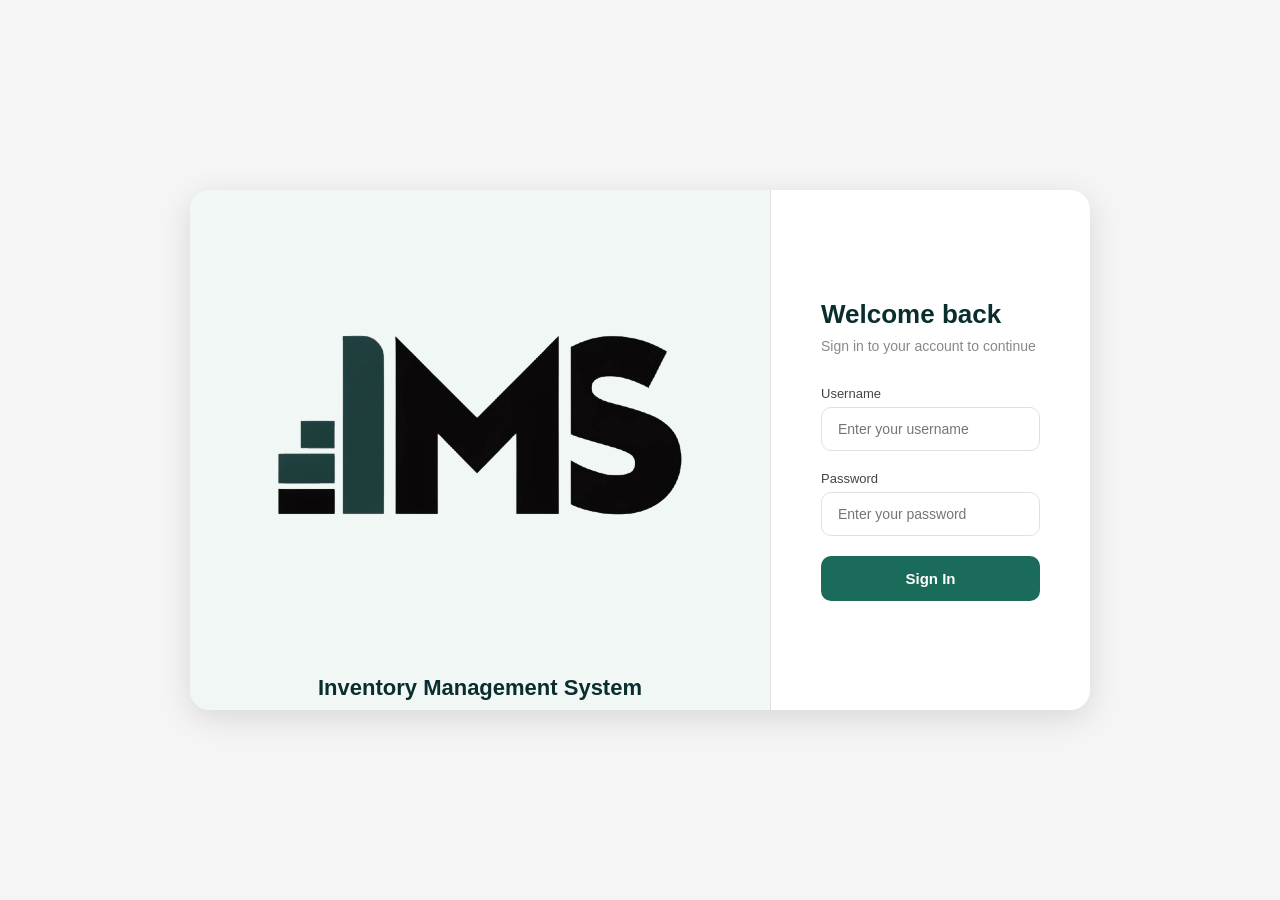
==== frontend/index.html @ 4b902c9c "Redesigned frontend with logo and product cards" ====
<!DOCTYPE html>
<html lang="en">
<head>
    <meta charset="UTF-8">
    <title>IMS - Dashboard</title>
    <style>
        * { margin: 0; padding: 0; box-sizing: border-box; }
        body { font-family: 'Segoe UI', sans-serif; background: #f5f5f5; }
        nav { background: white; padding: 16px 32px; display: flex; justify-content: space-between; align-items: center; box-shadow: 0 2px 8px rgba(0,0,0,0.06); }
        nav img { height: 40px; }
        nav div { display: flex; align-items: center; gap: 16px; }
        nav span { color: #444; font-size: 14px; }
        .btn-logout { background: #f5f5f5; color: #333; border: 1.5px solid #e0e0e0; padding: 8px 18px; border-radius: 8px; cursor: pointer; font-size: 14px; transition: all 0.2s; }
        .btn-logout:hover { background: #0a2e2e; color: white; border-color: #0a2e2e; }
        .container { max-width: 1100px; margin: 32px auto; padding: 0 20px; }
        h1 { font-size: 22px; color: #0a2e2e; margin-bottom: 4px; }
        .subtitle { color: #888; font-size: 14px; margin-bottom: 28px; }
        .stats { display: grid; grid-template-columns: repeat(3, 1fr); gap: 20px; margin-bottom: 36px; }
        .stat-card { background: white; padding: 24px 28px; border-radius: 16px; box-shadow: 0 2px 8px rgba(0,0,0,0.06); border-left: 4px solid #1a6b5a; }
        .stat-card.warning { border-left-color: #e53e3e; }
        .stat-card h3 { font-size: 34px; color: #0a2e2e; font-weight: 700; }
        .stat-card.warning h3 { color: #e53e3e; }
        .stat-card p { color: #888; font-size: 13px; margin-top: 4px; }
        .toolbar { display: flex; justify-content: space-between; align-items: center; margin-bottom: 20px; }
        .toolbar h2 { font-size: 18px; color: #0a2e2e; }
        .btn-add { background: #1a6b5a; color: white; border: none; padding: 11px 22px; border-radius: 10px; cursor: pointer; font-size: 14px; font-weight: 600; transition: background 0.2s; }
        .btn-add:hover { background: #0a2e2e; }
        .cards { display: grid; grid-template-columns: repeat(auto-fill, minmax(240px, 1fr)); gap: 20px; }
        .card { background: white; border-radius: 16px; box-shadow: 0 2px 8px rgba(0,0,0,0.06); overflow: hidden; transition: transform 0.2s; }
        .card:hover { transform: translateY(-4px); }
        .card img { width: 100%; height: 160px; object-fit: cover; background: #f0f0f0; }
        .card-no-img { width: 100%; height: 160px; background: #f0f4f3; display: flex; align-items: center; justify-content: center; font-size: 48px; }
        .card-body { padding: 16px; }
        .card-body h3 { font-size: 16px; color: #0a2e2e; margin-bottom: 4px; }
        .card-body p { font-size: 13px; color: #888; margin-bottom: 12px; white-space: nowrap; overflow: hidden; text-overflow: ellipsis; }
        .card-meta { display: flex; justify-content: space-between; align-items: center; margin-bottom: 12px; }
        .price { font-size: 18px; font-weight: 700; color: #1a6b5a; }
        .stock { font-size: 12px; padding: 4px 10px; border-radius: 20px; background: #e8f5e9; color: #2e7d32; font-weight: 600; }
        .stock.low { background: #fff5f5; color: #e53e3e; }
        .card-actions { display: flex; gap: 8px; }
        .btn-edit { flex: 1; padding: 8px; background: #f0f4f3; color: #1a6b5a; border: none; border-radius: 8px; cursor: pointer; font-size: 13px; font-weight: 600; transition: background 0.2s; }
        .btn-edit:hover { background: #1a6b5a; color: white; }
        .btn-delete { flex: 1; padding: 8px; background: #fff5f5; color: #e53e3e; border: none; border-radius: 8px; cursor: pointer; font-size: 13px; font-weight: 600; transition: background 0.2s; }
        .btn-delete:hover { background: #e53e3e; color: white; }
        .empty { text-align: center; padding: 60px; color: #aaa; }
        .empty p { font-size: 16px; margin-top: 8px; }
    </style>
</head>
<body>
    <nav>
        <img src="logo.png" alt="IMS">
        <div>
            <span id="welcome"></span>
            <button class="btn-logout" onclick="logout()">Logout</button>
        </div>
    </nav>
    <div class="container">
        <h1>Dashboard</h1>
        <p class="subtitle">Overview of your inventory</p>
        <div class="stats">
            <div class="stat-card">
                <h3 id="total">0</h3>
                <p>Total Products</p>
            </div>
            <div class="stat-card warning">
                <h3 id="lowstock">0</h3>
                <p>Low Stock Items</p>
            </div>
            <div class="stat-card">
                <h3 id="value">$0</h3>
                <p>Inventory Value</p>
            </div>
        </div>
        <div class="toolbar">
            <h2>Products</h2>
            <button class="btn-add" onclick="window.location.href='add-product.html'">+ Add Product</button>
        </div>
        <div class="cards" id="cards"></div>
    </div>
    <script>
        const token = localStorage.getItem('token');
        if (!token) window.location.href = 'login.html';
        const headers = { 'Authorization': 'Bearer ' + token, 'Content-Type': 'application/json' };

        async function loadStats() {
            const res = await fetch('http://127.0.0.1:8000/products/stats/summary', { headers });
            const data = await res.json();
            document.getElementById('total').textContent = data.total_products;
            document.getElementById('lowstock').textContent = data.low_stock_items;
            document.getElementById('value').textContent = '$' + data.total_inventory_value.toFixed(2);
        }

        async function loadProducts() {
            const res = await fetch('http://127.0.0.1:8000/products', { headers });
            const products = await res.json();
            const cards = document.getElementById('cards');
            cards.innerHTML = '';
            if (products.length === 0) {
                cards.innerHTML = '<div class="empty"><p>No products yet. Add your first product!</p></div>';
                return;
            }
            products.forEach(p => {
                const isLow = p.quantity < 5;
                const imgHTML = p.image
                    ? `<img src="http://127.0.0.1:8000${p.image}" alt="${p.name}">`
                    : `<div class="card-no-img">📦</div>`;
                cards.innerHTML += `
                    <div class="card">
                        ${imgHTML}
                        <div class="card-body">
                            <h3>${p.name}</h3>
                            <p>${p.description || 'No description'}</p>
                            <div class="card-meta">
                                <span class="price">$${p.price}</span>
                                <span class="stock ${isLow ? 'low' : ''}">
                                    ${isLow ? '⚠ ' : ''}${p.quantity} in stock
                                </span>
                            </div>
                            <div class="card-actions">
                                <button class="btn-edit" onclick="window.location.href='add-product.html?id=${p.id}'">Edit</button>
                                <button class="btn-delete" onclick="deleteProduct(${p.id})">Delete</button>
                            </div>
                        </div>
                    </div>`;
            });
        }

        async function deleteProduct(id) {
            if (!confirm('Delete this product?')) return;
            await fetch(`http://127.0.0.1:8000/products/${id}`, { method: 'DELETE', headers });
            loadProducts();
            loadStats();
        }

        function logout() {
            localStorage.removeItem('token');
            window.location.href = 'login.html';
        }

        loadStats();
        loadProducts();
    </script>
</body>
</html>
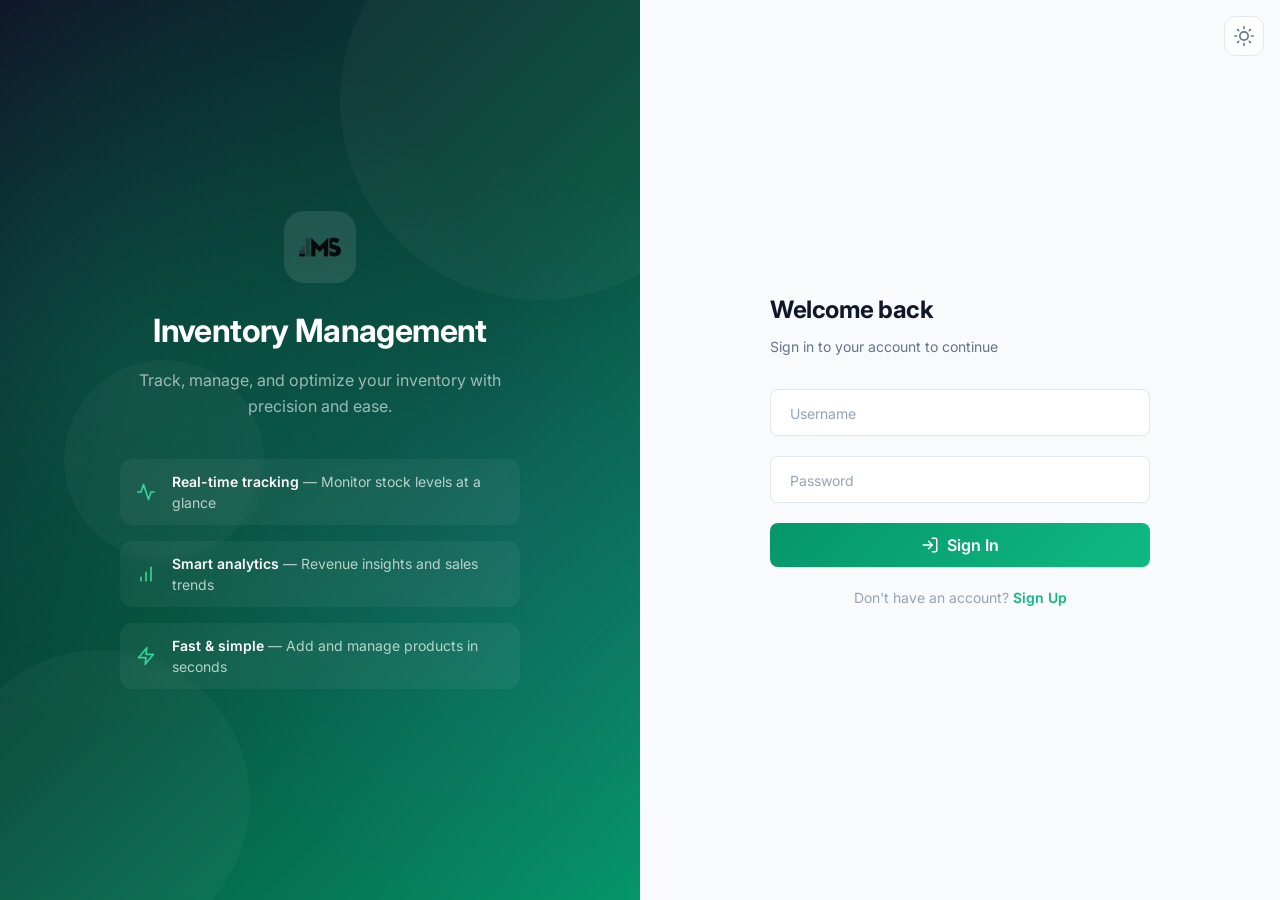
==== commit 3c356f80: "feat: premium SaaS redesign with glassmorphism, animated stats, isometric icons, and SQLite migratio" ====
--- a/frontend/index.html
+++ b/frontend/index.html
@@ -1,144 +1,458 @@
 <!DOCTYPE html>
 <html lang="en">
 <head>
-    <meta charset="UTF-8">
-    <title>IMS - Dashboard</title>
-    <style>
-        * { margin: 0; padding: 0; box-sizing: border-box; }
-        body { font-family: 'Segoe UI', sans-serif; background: #f5f5f5; }
-        nav { background: white; padding: 16px 32px; display: flex; justify-content: space-between; align-items: center; box-shadow: 0 2px 8px rgba(0,0,0,0.06); }
-        nav img { height: 40px; }
-        nav div { display: flex; align-items: center; gap: 16px; }
-        nav span { color: #444; font-size: 14px; }
-        .btn-logout { background: #f5f5f5; color: #333; border: 1.5px solid #e0e0e0; padding: 8px 18px; border-radius: 8px; cursor: pointer; font-size: 14px; transition: all 0.2s; }
-        .btn-logout:hover { background: #0a2e2e; color: white; border-color: #0a2e2e; }
-        .container { max-width: 1100px; margin: 32px auto; padding: 0 20px; }
-        h1 { font-size: 22px; color: #0a2e2e; margin-bottom: 4px; }
-        .subtitle { color: #888; font-size: 14px; margin-bottom: 28px; }
-        .stats { display: grid; grid-template-columns: repeat(3, 1fr); gap: 20px; margin-bottom: 36px; }
-        .stat-card { background: white; padding: 24px 28px; border-radius: 16px; box-shadow: 0 2px 8px rgba(0,0,0,0.06); border-left: 4px solid #1a6b5a; }
-        .stat-card.warning { border-left-color: #e53e3e; }
-        .stat-card h3 { font-size: 34px; color: #0a2e2e; font-weight: 700; }
-        .stat-card.warning h3 { color: #e53e3e; }
-        .stat-card p { color: #888; font-size: 13px; margin-top: 4px; }
-        .toolbar { display: flex; justify-content: space-between; align-items: center; margin-bottom: 20px; }
-        .toolbar h2 { font-size: 18px; color: #0a2e2e; }
-        .btn-add { background: #1a6b5a; color: white; border: none; padding: 11px 22px; border-radius: 10px; cursor: pointer; font-size: 14px; font-weight: 600; transition: background 0.2s; }
-        .btn-add:hover { background: #0a2e2e; }
-        .cards { display: grid; grid-template-columns: repeat(auto-fill, minmax(240px, 1fr)); gap: 20px; }
-        .card { background: white; border-radius: 16px; box-shadow: 0 2px 8px rgba(0,0,0,0.06); overflow: hidden; transition: transform 0.2s; }
-        .card:hover { transform: translateY(-4px); }
-        .card img { width: 100%; height: 160px; object-fit: cover; background: #f0f0f0; }
-        .card-no-img { width: 100%; height: 160px; background: #f0f4f3; display: flex; align-items: center; justify-content: center; font-size: 48px; }
-        .card-body { padding: 16px; }
-        .card-body h3 { font-size: 16px; color: #0a2e2e; margin-bottom: 4px; }
-        .card-body p { font-size: 13px; color: #888; margin-bottom: 12px; white-space: nowrap; overflow: hidden; text-overflow: ellipsis; }
-        .card-meta { display: flex; justify-content: space-between; align-items: center; margin-bottom: 12px; }
-        .price { font-size: 18px; font-weight: 700; color: #1a6b5a; }
-        .stock { font-size: 12px; padding: 4px 10px; border-radius: 20px; background: #e8f5e9; color: #2e7d32; font-weight: 600; }
-        .stock.low { background: #fff5f5; color: #e53e3e; }
-        .card-actions { display: flex; gap: 8px; }
-        .btn-edit { flex: 1; padding: 8px; background: #f0f4f3; color: #1a6b5a; border: none; border-radius: 8px; cursor: pointer; font-size: 13px; font-weight: 600; transition: background 0.2s; }
-        .btn-edit:hover { background: #1a6b5a; color: white; }
-        .btn-delete { flex: 1; padding: 8px; background: #fff5f5; color: #e53e3e; border: none; border-radius: 8px; cursor: pointer; font-size: 13px; font-weight: 600; transition: background 0.2s; }
-        .btn-delete:hover { background: #e53e3e; color: white; }
-        .empty { text-align: center; padding: 60px; color: #aaa; }
-        .empty p { font-size: 16px; margin-top: 8px; }
-    </style>
+  <meta charset="UTF-8" />
+  <meta name="viewport" content="width=device-width, initial-scale=1.0" />
+  <title>IMS — Dashboard</title>
+  <link rel="stylesheet" href="css/style.css" />
+  <style>
+    /* Hero */
+    .hero {
+      background: var(--gradient-hero);
+      border-radius: var(--radius-3xl);
+      padding: var(--space-10) var(--space-8);
+      margin-bottom: var(--space-8);
+      position: relative;
+      overflow: hidden;
+    }
+    .hero::before {
+      content: ""; position: absolute; inset: 0;
+      background:
+        radial-gradient(ellipse at 70% 20%, rgba(16,185,129,0.12) 0%, transparent 50%),
+        radial-gradient(ellipse at 30% 80%, rgba(99,102,241,0.08) 0%, transparent 50%);
+    }
+    .hero-bg { position: absolute; inset: 0; overflow: hidden; pointer-events: none; }
+    .hero-bg span {
+      position: absolute; border-radius: 50%;
+      background: rgba(255,255,255,0.03);
+      animation: float 25s ease-in-out infinite;
+    }
+    .hero-bg span:nth-child(1) { width: 350px; height: 350px; top: -80px; right: 50px; animation-delay: 0s; }
+    .hero-bg span:nth-child(2) { width: 200px; height: 200px; bottom: -40px; left: 30%; animation-delay: -8s; }
+
+    .hero-content { position: relative; z-index: 1; display: flex; justify-content: space-between; align-items: flex-end; }
+    .hero-left { flex: 1; }
+    .hero-greeting { font-size: var(--text-sm); color: rgba(255,255,255,0.6); font-weight: 500; text-transform: uppercase; letter-spacing: 0.05em; margin-bottom: var(--space-2); }
+    .hero-title { font-size: var(--text-3xl); font-weight: 700; color: white; letter-spacing: -0.02em; margin-bottom: var(--space-3); }
+    .hero-text { font-size: var(--text-sm); color: rgba(255,255,255,0.6); max-width: 480px; line-height: 1.6; }
+    .hero-actions { display: flex; gap: var(--space-3); margin-top: var(--space-6); }
+
+    .hero-stats {
+      display: flex; gap: var(--space-8);
+      margin-top: var(--space-8); padding-top: var(--space-6);
+      border-top: 1px solid rgba(255,255,255,0.08);
+    }
+    .hero-stat { }
+    .hero-stat-value { font-size: var(--text-2xl); font-weight: 700; color: white; letter-spacing: -0.02em; }
+    .hero-stat-label { font-size: var(--text-xs); color: rgba(255,255,255,0.5); margin-top: var(--space-1); text-transform: uppercase; letter-spacing: 0.05em; }
+
+    .hero-right { display: flex; flex-direction: column; align-items: flex-end; gap: var(--space-3); }
+    .hero-glass-card {
+      background: rgba(255,255,255,0.06);
+      backdrop-filter: blur(12px);
+      border: 1px solid rgba(255,255,255,0.08);
+      border-radius: var(--radius-xl);
+      padding: var(--space-4) var(--space-5);
+      min-width: 180px;
+    }
+    .hero-glass-card .value { font-size: var(--text-xl); font-weight: 700; color: white; }
+    .hero-glass-card .label { font-size: var(--text-xs); color: rgba(255,255,255,0.5); margin-top: var(--space-1); }
+
+    .product-count { font-size: var(--text-sm); color: var(--text-secondary); font-weight: 500; }
+
+    @media (max-width: 768px) {
+      .hero { padding: var(--space-6); }
+      .hero-content { flex-direction: column; align-items: stretch; gap: var(--space-6); }
+      .hero-right { align-items: stretch; }
+      .hero-glass-card { min-width: unset; }
+      .hero-stats { flex-wrap: wrap; gap: var(--space-4); }
+      .hero-title { font-size: var(--text-2xl); }
+      .hero-actions { flex-direction: column; }
+      .hero-actions .btn { width: 100%; }
+    }
+  </style>
 </head>
 <body>
-    <nav>
-        <img src="logo.png" alt="IMS">
-        <div>
-            <span id="welcome"></span>
-            <button class="btn-logout" onclick="logout()">Logout</button>
-        </div>
-    </nav>
-    <div class="container">
-        <h1>Dashboard</h1>
-        <p class="subtitle">Overview of your inventory</p>
-        <div class="stats">
-            <div class="stat-card">
-                <h3 id="total">0</h3>
-                <p>Total Products</p>
+  <nav class="navbar">
+    <div class="navbar-inner">
+      <a href="index.html" class="navbar-brand">
+        <img src="logo.png" alt="IMS" />
+      </a>
+      <div class="navbar-links">
+        <a href="index.html" class="navbar-link active">
+          <svg class="icon icon-sm" viewBox="0 0 24 24"><path d="M12 3l7 4-7 4-7-4 7-4z"/><path d="M19 7v8l-7 4v-8l7-4z"/><path d="M5 7v8l7 4v-8l-7-4z"/></svg>
+          Products
+        </a>
+        <a href="add-product.html" class="navbar-link">
+          <svg class="icon icon-sm" viewBox="0 0 24 24"><line x1="12" y1="5" x2="12" y2="19"/><line x1="5" y1="12" x2="19" y2="12"/></svg>
+          Add Product
+        </a>
+        <a href="statistics.html" class="navbar-link">
+          <svg class="icon icon-sm" viewBox="0 0 24 24"><line x1="12" y1="20" x2="12" y2="10"/><line x1="18" y1="20" x2="18" y2="4"/><line x1="6" y1="20" x2="6" y2="16"/></svg>
+          Statistics
+        </a>
+      </div>
+      <div class="navbar-right">
+        <button class="theme-toggle" onclick="toggleTheme(); this.innerHTML = getThemeIcon()" title="Toggle theme">
+          <svg class="icon" viewBox="0 0 24 24"><circle cx="12" cy="12" r="5"/><line x1="12" y1="1" x2="12" y2="3"/><line x1="12" y1="21" x2="12" y2="23"/><line x1="4.22" y1="4.22" x2="5.64" y2="5.64"/><line x1="18.36" y1="18.36" x2="19.78" y2="19.78"/><line x1="1" y1="12" x2="3" y2="12"/><line x1="21" y1="12" x2="23" y2="12"/><line x1="4.22" y1="19.78" x2="5.64" y2="18.36"/><line x1="18.36" y1="5.64" x2="19.78" y2="4.22"/></svg>
+        </button>
+        <span class="navbar-user">
+          <svg class="icon icon-sm" viewBox="0 0 24 24"><path d="M20 21v-2a4 4 0 0 0-4-4H8a4 4 0 0 0-4 4v2"/><circle cx="12" cy="7" r="4"/></svg>
+          <span id="welcome">Loading...</span>
+        </span>
+        <button class="btn btn-ghost btn-sm" onclick="logout()">
+          <svg class="icon icon-sm" viewBox="0 0 24 24"><path d="M9 21H5a2 2 0 0 1-2-2V5a2 2 0 0 1 2-2h4"/><polyline points="16 17 21 12 16 7"/><line x1="21" y1="12" x2="9" y2="12"/></svg>
+          Sign out
+        </button>
+      </div>
+    </div>
+  </nav>
+
+  <div id="toast-container" class="toast-container"></div>
+
+  <div class="container page">
+    <!-- Hero -->
+    <div class="hero">
+      <div class="hero-bg"><span></span><span></span></div>
+      <div class="hero-content">
+        <div class="hero-left">
+          <div class="hero-greeting" id="greetingLabel">Good morning</div>
+          <h1 class="hero-title" id="greeting">Good morning</h1>
+          <p class="hero-text">Here's your inventory overview for today. Monitor stock levels, track performance, and manage products effortlessly.</p>
+          <div class="hero-actions">
+            <a href="statistics.html" class="btn" style="background:rgba(255,255,255,0.1);color:white;backdrop-filter:blur(8px);border:1px solid rgba(255,255,255,0.1)">
+              <svg class="icon icon-sm" viewBox="0 0 24 24"><line x1="12" y1="20" x2="12" y2="10"/><line x1="18" y1="20" x2="18" y2="4"/><line x1="6" y1="20" x2="6" y2="16"/></svg>
+              View Analytics
+            </a>
+            <a href="add-product.html" class="btn" style="background:rgba(255,255,255,0.1);color:white;backdrop-filter:blur(8px);border:1px solid rgba(255,255,255,0.1)">
+              <svg class="icon icon-sm" viewBox="0 0 24 24"><line x1="12" y1="5" x2="12" y2="19"/><line x1="5" y1="12" x2="19" y2="12"/></svg>
+              New Product
+            </a>
+          </div>
+          <div class="hero-stats">
+            <div class="hero-stat">
+              <div class="hero-stat-value" id="heroStatTotal">—</div>
+              <div class="hero-stat-label">Total Products</div>
             </div>
-            <div class="stat-card warning">
-                <h3 id="lowstock">0</h3>
-                <p>Low Stock Items</p>
+            <div class="hero-stat">
+              <div class="hero-stat-value" id="heroStatLow">—</div>
+              <div class="hero-stat-label">Low Stock</div>
             </div>
-            <div class="stat-card">
-                <h3 id="value">$0</h3>
-                <p>Inventory Value</p>
+            <div class="hero-stat">
+              <div class="hero-stat-value" id="heroStatValue">—</div>
+              <div class="hero-stat-label">Inventory Value</div>
             </div>
-        </div>
-        <div class="toolbar">
-            <h2>Products</h2>
-            <button class="btn-add" onclick="window.location.href='add-product.html'">+ Add Product</button>
-        </div>
-        <div class="cards" id="cards"></div>
+          </div>
+        </div>
+      </div>
     </div>
-    <script>
-        const token = localStorage.getItem('token');
-        if (!token) window.location.href = 'login.html';
-        const headers = { 'Authorization': 'Bearer ' + token, 'Content-Type': 'application/json' };
-
-        async function loadStats() {
-            const res = await fetch('http://127.0.0.1:8000/products/stats/summary', { headers });
-            const data = await res.json();
-            document.getElementById('total').textContent = data.total_products;
-            document.getElementById('lowstock').textContent = data.low_stock_items;
-            document.getElementById('value').textContent = '$' + data.total_inventory_value.toFixed(2);
+
+    <!-- Stats -->
+    <div class="stats-grid" id="statsGrid">
+      <div class="stat-card" data-accent="primary">
+        <div class="stat-card-bg"></div>
+        <div class="stat-card-shine"></div>
+        <div class="stat-card-header">
+          <div class="icon-box icon-box-primary">
+            <svg class="icon" viewBox="0 0 24 24"><path d="M12 3l7 4-7 4-7-4 7-4z"/><path d="M19 7v8l-7 4v-8l7-4z"/><path d="M5 7v8l7 4v-8l-7-4z"/></svg>
+          </div>
+          <span class="stat-card-badge up" id="badgeTotal">
+            <svg class="icon" viewBox="0 0 24 24"><polyline points="18 15 12 9 6 15"/></svg>
+            <span>0%</span>
+          </span>
+        </div>
+        <div class="stat-card-value" id="statTotal">—</div>
+        <div class="stat-card-label">Total Products</div>
+        <div class="stat-card-footer">
+          <span class="stat-card-trend up" id="trendTotal">
+            <svg class="icon" viewBox="0 0 24 24"><polyline points="18 15 12 9 6 15"/></svg>
+            <span>—</span>
+          </span>
+          <svg class="stat-card-sparkline" viewBox="0 0 100 24">
+            <path d="M0,22 Q15,20 25,21 T50,14 T70,10 T85,12 T100,6" stroke="var(--primary-500)"/>
+          </svg>
+        </div>
+        <div class="stat-card-progress"><div class="stat-card-progress-bar" style="width:0%" id="progressTotal"></div></div>
+      </div>
+      <div class="stat-card" data-accent="warning">
+        <div class="stat-card-bg"></div>
+        <div class="stat-card-shine"></div>
+        <div class="stat-card-header">
+          <div class="icon-box icon-box-warning">
+            <svg class="icon" viewBox="0 0 24 24"><path d="M10.29 3.86L1.82 18a2 2 0 0 0 1.71 3h16.94a2 2 0 0 0 1.71-3L13.71 3.86a2 2 0 0 0-3.42 0z"/><line x1="12" y1="9" x2="12" y2="13"/><line x1="12" y1="17" x2="12.01" y2="17"/></svg>
+          </div>
+          <span class="stat-card-badge down" id="badgeLow">
+            <svg class="icon" viewBox="0 0 24 24"><polyline points="6 9 12 15 18 9"/></svg>
+            <span>0%</span>
+          </span>
+        </div>
+        <div class="stat-card-value" id="statLowStock">—</div>
+        <div class="stat-card-label">Low Stock Items</div>
+        <div class="stat-card-footer">
+          <span class="stat-card-trend down" id="trendLow">
+            <svg class="icon" viewBox="0 0 24 24"><polyline points="6 9 12 15 18 9"/></svg>
+            <span>—</span>
+          </span>
+          <svg class="stat-card-sparkline" viewBox="0 0 100 24">
+            <path d="M0,4 Q15,6 25,5 T50,10 T70,14 T85,15 T100,18" stroke="var(--warning)"/>
+          </svg>
+        </div>
+        <div class="stat-card-progress"><div class="stat-card-progress-bar" style="width:0%" id="progressLow"></div></div>
+      </div>
+      <div class="stat-card" data-accent="danger">
+        <div class="stat-card-bg"></div>
+        <div class="stat-card-shine"></div>
+        <div class="stat-card-header">
+          <div class="icon-box icon-box-danger">
+            <svg class="icon" viewBox="0 0 24 24"><line x1="12" y1="1" x2="12" y2="23"/><path d="M17 5H9.5a3.5 3.5 0 0 0 0 7h5a3.5 3.5 0 0 1 0 7H6"/></svg>
+          </div>
+          <span class="stat-card-badge up" id="badgeValue">
+            <svg class="icon" viewBox="0 0 24 24"><polyline points="18 15 12 9 6 15"/></svg>
+            <span>0%</span>
+          </span>
+        </div>
+        <div class="stat-card-value" id="statValue">—</div>
+        <div class="stat-card-label">Inventory Value</div>
+        <div class="stat-card-footer">
+          <span class="stat-card-trend up" id="trendValue">
+            <svg class="icon" viewBox="0 0 24 24"><polyline points="18 15 12 9 6 15"/></svg>
+            <span>—</span>
+          </span>
+          <svg class="stat-card-sparkline" viewBox="0 0 100 24">
+            <path d="M0,20 Q10,18 20,19 T40,12 T60,8 T80,10 T100,4" stroke="var(--primary-500)"/>
+          </svg>
+        </div>
+        <div class="stat-card-progress"><div class="stat-card-progress-bar" style="width:0%" id="progressValue"></div></div>
+      </div>
+    </div>
+
+    <!-- Products -->
+    <div class="section">
+      <div class="toolbar">
+        <div class="toolbar-left">
+          <div>
+            <h2 class="toolbar-title">Products</h2>
+            <span class="product-count" id="productCount">Loading...</span>
+          </div>
+        </div>
+        <div class="toolbar-right">
+          <div class="search-bar">
+            <svg class="icon" viewBox="0 0 24 24" style="position:absolute;left:var(--space-3);top:50%;transform:translateY(-50%);color:var(--text-tertiary);pointer-events:none"><circle cx="11" cy="11" r="8"/><line x1="21" y1="21" x2="16.65" y2="16.65"/></svg>
+            <input type="text" id="searchInput" placeholder="Search products..." oninput="filterProducts()" />
+          </div>
+          <a href="add-product.html" class="btn btn-primary">
+            <svg class="icon" viewBox="0 0 24 24"><line x1="12" y1="5" x2="12" y2="19"/><line x1="5" y1="12" x2="19" y2="12"/></svg>
+            New Product
+          </a>
+        </div>
+      </div>
+
+      <div class="product-grid" id="productGrid">
+        <div id="skeletonGrid"></div>
+      </div>
+
+      <div class="empty-state hidden" id="emptyState">
+        <svg class="icon" viewBox="0 0 24 24"><path d="M12 3l7 4-7 4-7-4 7-4z"/><path d="M19 7v8l-7 4v-8l7-4z"/><path d="M5 7v8l7 4v-8l-7-4z"/></svg>
+        <h3 class="empty-state-title">No products yet</h3>
+        <p class="empty-state-text">Get started by adding your first product to the inventory.</p>
+        <a href="add-product.html" class="btn btn-primary btn-lg">
+          <svg class="icon" viewBox="0 0 24 24"><line x1="12" y1="5" x2="12" y2="19"/><line x1="5" y1="12" x2="19" y2="12"/></svg>
+          Add Product
+        </a>
+      </div>
+    </div>
+  </div>
+
+  <a href="add-product.html" class="fab" title="Add Product">
+    <svg class="icon icon-lg" viewBox="0 0 24 24"><line x1="12" y1="5" x2="12" y2="19"/><line x1="5" y1="12" x2="19" y2="12"/></svg>
+  </a>
+
+  <script src="js/app.js"></script>
+  <script>
+    requireAuth();
+    initTheme();
+    initCardGlow();
+    document.querySelector(".theme-toggle").innerHTML = getThemeIcon();
+
+    function setGreeting() {
+      const h = new Date().getHours();
+      const g = h < 12 ? "Good morning" : h < 18 ? "Good afternoon" : "Good evening";
+      document.getElementById("greeting").textContent = g;
+      document.getElementById("greetingLabel").textContent = g;
+    }
+    setGreeting();
+    document.getElementById("welcome").textContent = getWelcomeName();
+
+    let allProducts = [];
+
+    function showSkeletons() {
+      document.getElementById("skeletonGrid").innerHTML = renderSkeletonCards(6);
+    }
+    function hideSkeletons() {
+      document.getElementById("skeletonGrid").innerHTML = "";
+    }
+
+    async function loadStats() {
+      try {
+        const res = await fetch(API + "/products/stats/summary", { headers: authHeaders() });
+        if (!res.ok) throw new Error("Failed");
+        const data = await res.json();
+
+        const totalEl = document.getElementById("statTotal");
+        totalEl.textContent = "0";
+        totalEl.dataset.prefix = "";
+        animateCounter(totalEl, data.total_products);
+
+        const lowEl = document.getElementById("statLowStock");
+        lowEl.textContent = "0";
+        lowEl.dataset.prefix = "";
+        animateCounter(lowEl, data.low_stock_items);
+
+        const valEl = document.getElementById("statValue");
+        valEl.textContent = "$0.00";
+        valEl.dataset.prefix = "$";
+        valEl.dataset.fixed = "2";
+        animateCounter(valEl, data.total_inventory_value);
+
+        // Badge / trend / progress
+        function setBadgeTrend(prefix, value, isInverse) {
+          const badge = document.getElementById("badge" + prefix);
+          const trend = document.getElementById("trend" + prefix);
+          if (!badge || !trend) return;
+          const trendSpan = trend.querySelector("span");
+          const badgeSpan = badge.querySelector("span");
+          if (value > 0) {
+            const pct = "+" + value + "%";
+            if (trendSpan) trendSpan.textContent = pct;
+            if (badgeSpan) badgeSpan.textContent = pct;
+            if (!isInverse) { badge.classList.add("up"); badge.classList.remove("down", "neutral"); trend.classList.add("up"); trend.classList.remove("down"); }
+            else { badge.classList.add("down"); badge.classList.remove("up", "neutral"); trend.classList.add("down"); trend.classList.remove("up"); }
+          } else {
+            if (trendSpan) trendSpan.textContent = "—";
+            if (badgeSpan) badgeSpan.textContent = "—";
+            badge.classList.add("neutral"); badge.classList.remove("up", "down");
+            trend.classList.remove("up", "down");
+          }
         }
-
-        async function loadProducts() {
-            const res = await fetch('http://127.0.0.1:8000/products', { headers });
-            const products = await res.json();
-            const cards = document.getElementById('cards');
-            cards.innerHTML = '';
-            if (products.length === 0) {
-                cards.innerHTML = '<div class="empty"><p>No products yet. Add your first product!</p></div>';
-                return;
-            }
-            products.forEach(p => {
-                const isLow = p.quantity < 5;
-                const imgHTML = p.image
-                    ? `<img src="http://127.0.0.1:8000${p.image}" alt="${p.name}">`
-                    : `<div class="card-no-img">📦</div>`;
-                cards.innerHTML += `
-                    <div class="card">
-                        ${imgHTML}
-                        <div class="card-body">
-                            <h3>${p.name}</h3>
-                            <p>${p.description || 'No description'}</p>
-                            <div class="card-meta">
-                                <span class="price">$${p.price}</span>
-                                <span class="stock ${isLow ? 'low' : ''}">
-                                    ${isLow ? '⚠ ' : ''}${p.quantity} in stock
-                                </span>
-                            </div>
-                            <div class="card-actions">
-                                <button class="btn-edit" onclick="window.location.href='add-product.html?id=${p.id}'">Edit</button>
-                                <button class="btn-delete" onclick="deleteProduct(${p.id})">Delete</button>
-                            </div>
-                        </div>
-                    </div>`;
-            });
+        function setProgress(prefix, pct) {
+          const bar = document.getElementById("progress" + prefix);
+          if (bar) bar.style.width = Math.min(pct, 100) + "%";
         }
-
-        async function deleteProduct(id) {
-            if (!confirm('Delete this product?')) return;
-            await fetch(`http://127.0.0.1:8000/products/${id}`, { method: 'DELETE', headers });
-            loadProducts();
-            loadStats();
-        }
-
-        function logout() {
-            localStorage.removeItem('token');
-            window.location.href = 'login.html';
-        }
-
+        var tp = data.total_products, ls = data.low_stock_items, iv = data.total_inventory_value;
+        setBadgeTrend("Total", tp > 0 ? 12 : 0);
+        setBadgeTrend("Low", ls > 0 ? 8 : 0, true);
+        setBadgeTrend("Value", iv > 0 ? 5 : 0);
+        setProgress("Total", Math.min(tp * 5, 100));
+        setProgress("Low", Math.min(ls * 20, 100));
+        setProgress("Value", Math.min((iv / 10000) * 100, 100));
+
+        // Hero stats
+        document.getElementById("heroStatTotal").textContent = data.total_products;
+        document.getElementById("heroStatLow").textContent = data.low_stock_items;
+        document.getElementById("heroStatValue").textContent = "$" + data.total_inventory_value.toFixed(2);
+      } catch {
+        // fallback
+      }
+    }
+
+    async function loadProducts() {
+      showSkeletons();
+      try {
+        const res = await fetch(API + "/products", { headers: authHeaders() });
+        if (!res.ok) throw new Error("Failed");
+        allProducts = await res.json();
+        hideSkeletons();
+        renderProducts(allProducts);
+      } catch {
+        hideSkeletons();
+        document.getElementById("emptyState").classList.remove("hidden");
+        document.getElementById("emptyState").querySelector(".empty-state-text").textContent = "Could not load products. Is the server running?";
+      }
+    }
+
+    function renderProducts(products) {
+      const grid = document.getElementById("productGrid");
+      const skeletons = grid.querySelectorAll(".skeleton-card");
+      skeletons.forEach((s) => s.remove());
+      const emptyState = document.getElementById("emptyState");
+      const existingEmpty = grid.querySelector(".empty-state");
+      if (existingEmpty) existingEmpty.remove();
+
+      document.getElementById("productCount").textContent = products.length + " product" + (products.length !== 1 ? "s" : "");
+
+      if (products.length === 0) {
+        grid.innerHTML = "";
+        emptyState.classList.remove("hidden");
+        return;
+      }
+
+      emptyState.classList.add("hidden");
+      grid.innerHTML = products.map(renderProductCard).join("");
+    }
+
+    function renderProductCard(p) {
+      const isLow = p.quantity < 5;
+      const imgHTML = p.image
+        ? `<div class="product-card-image-wrap"><img class="product-card-image" src="${API}${p.image}" alt="${p.name}" loading="lazy" /></div>`
+        : `<div class="product-card-image-placeholder"><svg class="icon icon-xl" viewBox="0 0 24 24" style="width:52px;height:52px"><path d="M12 3l7 4-7 4-7-4 7-4z"/><path d="M19 7v8l-7 4v-8l7-4z"/><path d="M5 7v8l7 4v-8l-7-4z"/></svg></div>`;
+
+      return `
+        <div class="product-card" data-name="${p.name.toLowerCase()}" data-id="${p.id}">
+          ${imgHTML}
+          <div class="product-card-body">
+            <h3 class="product-card-name">${escapeHtml(p.name)}</h3>
+            <p class="product-card-desc">${escapeHtml(p.description || "No description")}</p>
+            <div class="product-card-meta">
+              <span class="product-card-price">$${Number(p.price).toFixed(2)}</span>
+              <span class="product-card-stock ${isLow ? "low" : "ok"}">
+                ${p.quantity} in stock
+              </span>
+            </div>
+            <div class="product-card-actions">
+              <button class="btn btn-secondary btn-sm" onclick="event.stopPropagation(); window.location.href='add-product.html?id=${p.id}'">
+                <svg class="icon icon-sm" viewBox="0 0 24 24"><path d="M11 4H4a2 2 0 0 0-2 2v14a2 2 0 0 0 2 2h14a2 2 0 0 0 2-2v-7"/><path d="M18.5 2.5a2.121 2.121 0 0 1 3 3L12 15l-4 1 1-4 9.5-9.5z"/></svg>
+                Edit
+              </button>
+              <button class="btn btn-danger btn-sm" onclick="event.stopPropagation(); handleDelete(${p.id}, '${escapeHtml(p.name)}')">
+                <svg class="icon icon-sm" viewBox="0 0 24 24"><polyline points="3 6 5 6 21 6"/><path d="M19 6v14a2 2 0 0 1-2 2H7a2 2 0 0 1-2-2V6m3 0V4a2 2 0 0 1 2-2h4a2 2 0 0 1 2 2v2"/></svg>
+                Delete
+              </button>
+            </div>
+          </div>
+        </div>`;
+    }
+
+    function escapeHtml(str) {
+      const div = document.createElement("div");
+      div.textContent = str;
+      return div.innerHTML;
+    }
+
+    function filterProducts() {
+      const q = document.getElementById("searchInput").value.toLowerCase();
+      if (!q) { renderProducts(allProducts); return; }
+      const filtered = allProducts.filter((p) =>
+        p.name.toLowerCase().includes(q) || (p.description && p.description.toLowerCase().includes(q))
+      );
+      renderProducts(filtered);
+    }
+
+    async function handleDelete(id, name) {
+      const confirmed = await showConfirm("Delete product?", 'Are you sure you want to delete "' + name + '"? This action cannot be undone.');
+      if (!confirmed) return;
+      try {
+        const res = await fetch(API + "/products/" + id, { method: "DELETE", headers: authHeaders() });
+        if (!res.ok) throw new Error("Delete failed");
+        showToast("Product deleted successfully", "success");
+        loadProducts();
         loadStats();
-        loadProducts();
-    </script>
+      } catch {
+        showToast("Failed to delete product", "error");
+      }
+    }
+
+    loadStats();
+    loadProducts();
+  </script>
 </body>
-</html>+</html>
--- a/frontend/css/style.css
+++ b/frontend/css/style.css
@@ -0,0 +1,1087 @@
+/* ============================================================
+   IMS Design System v2 — Premium SaaS Inventory
+   ============================================================ */
+
+@import url("https://fonts.googleapis.com/css2?family=Inter:wght@300;400;500;600;700;800&display=swap");
+
+/* ---------- Design Tokens ---------- */
+:root {
+  /* Brand */
+  --primary-900: #064e3b;
+  --primary-800: #065f46;
+  --primary-700: #047857;
+  --primary-600: #059669;
+  --primary-500: #10b981;
+  --primary-400: #34d399;
+  --primary-300: #6ee7b7;
+  --primary-200: #a7f3d0;
+  --primary-100: #d1fae5;
+  --primary-50: #ecfdf5;
+
+  /* Accent */
+  --accent-600: #4f46e5;
+  --accent-500: #6366f1;
+  --accent-400: #818cf8;
+  --accent-50: #eef2ff;
+
+  /* Neutrals */
+  --gray-900: #0f172a;
+  --gray-800: #1e293b;
+  --gray-700: #334155;
+  --gray-600: #475569;
+  --gray-500: #64748b;
+  --gray-400: #94a3b8;
+  --gray-300: #cbd5e1;
+  --gray-200: #e2e8f0;
+  --gray-100: #f1f5f9;
+  --gray-50: #f8fafc;
+
+  /* Light theme */
+  --bg: #f8fafc;
+  --bg-card: #ffffff;
+  --bg-elevated: #ffffff;
+  --bg-glass: rgba(255, 255, 255, 0.7);
+  --text-primary: #0f172a;
+  --text-secondary: #64748b;
+  --text-tertiary: #94a3b8;
+  --text-inverse: #ffffff;
+  --border: #e2e8f0;
+  --border-light: #f1f5f9;
+  --border-focus: #10b981;
+  --shadow-card: 0 1px 3px rgba(15, 23, 42, 0.04), 0 1px 2px rgba(15, 23, 42, 0.03);
+  --shadow-card-hover: 0 10px 25px -5px rgba(15, 23, 42, 0.08), 0 4px 8px -2px rgba(15, 23, 42, 0.04);
+  --shadow-glass: 0 8px 32px rgba(15, 23, 42, 0.08);
+  --shadow-lg: 0 10px 15px -3px rgba(15, 23, 42, 0.08), 0 4px 6px -2px rgba(15, 23, 42, 0.04);
+  --shadow-xl: 0 20px 25px -5px rgba(15, 23, 42, 0.10), 0 10px 10px -5px rgba(15, 23, 42, 0.04);
+  --shadow-focus: 0 0 0 3px rgba(16, 185, 129, 0.15);
+  --gradient-hero: linear-gradient(135deg, #0f172a 0%, #064e3b 50%, #059669 100%);
+  --gradient-accent: linear-gradient(135deg, #059669, #10b981);
+  --gradient-glass: linear-gradient(135deg, rgba(255,255,255,0.12), rgba(255,255,255,0.05));
+  --backdrop: blur(16px);
+}
+
+/* Dark theme */
+.dark {
+  --bg: #0f172a;
+  --bg-card: #1e293b;
+  --bg-elevated: #1e293b;
+  --bg-glass: rgba(30, 41, 59, 0.7);
+  --text-primary: #f1f5f9;
+  --text-secondary: #94a3b8;
+  --text-tertiary: #64748b;
+  --text-inverse: #0f172a;
+  --border: #334155;
+  --border-light: #1e293b;
+  --border-focus: #34d399;
+  --shadow-card: 0 1px 3px rgba(0, 0, 0, 0.2), 0 1px 2px rgba(0, 0, 0, 0.15);
+  --shadow-card-hover: 0 10px 25px -5px rgba(0, 0, 0, 0.3), 0 4px 8px -2px rgba(0, 0, 0, 0.2);
+  --shadow-glass: 0 8px 32px rgba(0, 0, 0, 0.3);
+  --shadow-lg: 0 10px 15px -3px rgba(0, 0, 0, 0.3), 0 4px 6px -2px rgba(0, 0, 0, 0.2);
+  --shadow-xl: 0 20px 25px -5px rgba(0, 0, 0, 0.4), 0 10px 10px -5px rgba(0, 0, 0, 0.2);
+  --shadow-focus: 0 0 0 3px rgba(52, 211, 153, 0.2);
+  --gradient-hero: linear-gradient(135deg, #020617 0%, #064e3b 50%, #047857 100%);
+}
+
+/* Status */
+:root {
+  --success: #10b981;
+  --success-bg: #ecfdf5;
+  --success-bg-dark: #064e3b;
+  --warning: #f59e0b;
+  --warning-bg: #fffbeb;
+  --warning-bg-dark: #78350f;
+  --danger: #ef4444;
+  --danger-bg: #fef2f2;
+  --danger-bg-dark: #7f1d1d;
+  --info: #3b82f6;
+  --info-bg: #eff6ff;
+}
+
+.dark {
+  --success-bg: var(--success-bg-dark);
+  --warning-bg: var(--warning-bg-dark);
+  --danger-bg: var(--danger-bg-dark);
+}
+
+/* Shared */
+:root {
+  --radius-sm: 6px;
+  --radius-md: 8px;
+  --radius-lg: 12px;
+  --radius-xl: 16px;
+  --radius-2xl: 20px;
+  --radius-3xl: 24px;
+  --radius-full: 9999px;
+
+  --space-1: 4px;
+  --space-2: 8px;
+  --space-3: 12px;
+  --space-4: 16px;
+  --space-5: 20px;
+  --space-6: 24px;
+  --space-8: 32px;
+  --space-10: 40px;
+  --space-12: 48px;
+  --space-16: 64px;
+
+  --font-family: "Inter", -apple-system, BlinkMacSystemFont, "Segoe UI", sans-serif;
+  --text-xs: 0.75rem;
+  --text-sm: 0.875rem;
+  --text-base: 1rem;
+  --text-lg: 1.125rem;
+  --text-xl: 1.25rem;
+  --text-2xl: 1.5rem;
+  --text-3xl: 1.875rem;
+  --text-4xl: 2.25rem;
+
+  --transition-fast: 150ms cubic-bezier(0.4, 0, 0.2, 1);
+  --transition-base: 200ms cubic-bezier(0.4, 0, 0.2, 1);
+  --transition-slow: 300ms cubic-bezier(0.4, 0, 0.2, 1);
+  --transition-spring: 500ms cubic-bezier(0.34, 1.56, 0.64, 1);
+
+  --z-dropdown: 100;
+  --z-sticky: 200;
+  --z-navbar: 300;
+  --z-modal: 400;
+  --z-toast: 500;
+}
+
+/* ---------- Reset ---------- */
+*, *::before, *::after { margin: 0; padding: 0; box-sizing: border-box; }
+
+html {
+  font-size: 16px;
+  -webkit-font-smoothing: antialiased;
+  -moz-osx-font-smoothing: grayscale;
+  text-rendering: optimizeLegibility;
+}
+
+body {
+  font-family: var(--font-family);
+  font-size: var(--text-base);
+  line-height: 1.5;
+  color: var(--text-primary);
+  background: var(--bg);
+  min-height: 100vh;
+  transition: background var(--transition-base), color var(--transition-base);
+}
+
+a { color: var(--primary-500); text-decoration: none; transition: color var(--transition-fast); }
+a:hover { color: var(--primary-400); }
+img { max-width: 100%; display: block; }
+input, textarea, select, button { font-family: inherit; }
+
+/* ---------- Scrollbar ---------- */
+::-webkit-scrollbar { width: 6px; }
+::-webkit-scrollbar-track { background: transparent; }
+::-webkit-scrollbar-thumb { background: var(--gray-300); border-radius: var(--radius-full); }
+::-webkit-scrollbar-thumb:hover { background: var(--gray-400); }
+
+/* ---------- SVG Icons ---------- */
+.icon {
+  width: 20px;
+  height: 20px;
+  flex-shrink: 0;
+  stroke: currentColor;
+  fill: none;
+  stroke-width: 2;
+  stroke-linecap: round;
+  stroke-linejoin: round;
+}
+.icon-sm { width: 16px; height: 16px; }
+.icon-lg { width: 24px; height: 24px; }
+.icon-xl { width: 32px; height: 32px; }
+
+/* Icon container */
+.icon-box {
+  display: flex;
+  align-items: center;
+  justify-content: center;
+  width: 40px;
+  height: 40px;
+  border-radius: var(--radius-lg);
+  flex-shrink: 0;
+  transition: all var(--transition-base);
+}
+.icon-box .icon { transition: transform var(--transition-base); }
+.icon-box-sm { width: 32px; height: 32px; border-radius: var(--radius-md); }
+.icon-box-primary { background: var(--primary-50); color: var(--primary-600); }
+.icon-box-accent { background: var(--accent-50); color: var(--accent-500); }
+.icon-box-warning { background: var(--warning-bg); color: var(--warning); }
+.icon-box-danger { background: var(--danger-bg); color: var(--danger); }
+.dark .icon-box-primary { background: rgba(16, 185, 129, 0.15); color: var(--primary-400); }
+.dark .icon-box-accent { background: rgba(99, 102, 241, 0.15); color: var(--accent-400); }
+.dark .icon-box-warning { background: rgba(245, 158, 11, 0.15); color: var(--warning); }
+.dark .icon-box-danger { background: rgba(239, 68, 68, 0.15); color: var(--danger); }
+
+/* ---------- Layout ---------- */
+.container { max-width: 1200px; margin: 0 auto; padding: 0 var(--space-6); }
+
+.page {
+  padding-top: var(--space-8);
+  padding-bottom: var(--space-16);
+  animation: fadeUp 0.5s ease-out;
+}
+
+@keyframes fadeUp {
+  from { opacity: 0; transform: translateY(16px); }
+  to { opacity: 1; transform: translateY(0); }
+}
+
+@keyframes fadeIn { from { opacity: 0; } to { opacity: 1; } }
+@keyframes scaleIn { from { opacity: 0; transform: scale(0.95); } to { opacity: 1; transform: scale(1); } }
+@keyframes slideDown { from { opacity: 0; transform: translateY(-8px); } to { opacity: 1; transform: translateY(0); } }
+@keyframes slideUp { from { opacity: 0; transform: translateY(8px); } to { opacity: 1; transform: translateY(0); } }
+@keyframes spin { to { transform: rotate(360deg); } }
+@keyframes pulse { 0%, 100% { opacity: 1; } 50% { opacity: 0.5; } }
+@keyframes shimmer { 0% { background-position: 200% 0; } 100% { background-position: -200% 0; } }
+@keyframes gradientShift { 0% { background-position: 0% 50%; } 50% { background-position: 100% 50%; } 100% { background-position: 0% 50%; } }
+@keyframes float { 0%, 100% { transform: translateY(0); } 50% { transform: translateY(-10px); } }
+@keyframes countUp { from { opacity: 0; transform: translateY(8px); } to { opacity: 1; transform: translateY(0); } }
+
+/* Premium card animations */
+@keyframes orbFloat {
+  0%, 100% { transform: translate(0, 0) scale(1); }
+  33% { transform: translate(10px, -15px) scale(1.1); }
+  66% { transform: translate(-5px, 10px) scale(0.9); }
+}
+@keyframes shine {
+  from { transform: translateX(-100%) skewX(-15deg); }
+  to { transform: translateX(200%) skewX(-15deg); }
+}
+@keyframes badgePop {
+  0% { transform: scale(0); opacity: 0; }
+  60% { transform: scale(1.15); }
+  100% { transform: scale(1); opacity: 1; }
+}
+@keyframes sparklineDraw {
+  from { stroke-dashoffset: 200; }
+  to { stroke-dashoffset: 0; }
+}
+@keyframes pulseGlow {
+  0%, 100% { box-shadow: 0 0 8px rgba(16,185,129,0.15); }
+  50% { box-shadow: 0 0 20px rgba(16,185,129,0.25); }
+}
+@keyframes progressFill {
+  from { transform: scaleX(0); }
+  to { transform: scaleX(1); }
+}
+
+/* ---------- Glassmorphism ---------- */
+.glass {
+  background: var(--bg-glass);
+  backdrop-filter: var(--backdrop);
+  -webkit-backdrop-filter: var(--backdrop);
+  border: 1px solid rgba(255, 255, 255, 0.1);
+}
+.dark .glass {
+  border: 1px solid rgba(255, 255, 255, 0.05);
+}
+
+/* ---------- Navbar ---------- */
+.navbar {
+  position: sticky;
+  top: 0;
+  z-index: var(--z-navbar);
+  background: var(--bg-glass);
+  backdrop-filter: var(--backdrop);
+  -webkit-backdrop-filter: var(--backdrop);
+  border-bottom: 1px solid var(--border);
+  padding: 0 var(--space-6);
+  transition: background var(--transition-base);
+}
+
+.navbar-inner {
+  max-width: 1200px;
+  margin: 0 auto;
+  display: flex;
+  align-items: center;
+  justify-content: space-between;
+  height: 64px;
+  gap: var(--space-4);
+}
+
+.navbar-brand {
+  display: flex;
+  align-items: center;
+  gap: var(--space-3);
+  font-weight: 700;
+  font-size: var(--text-lg);
+  color: var(--text-primary);
+  text-decoration: none;
+  letter-spacing: -0.02em;
+}
+
+.navbar-brand img { height: 28px; width: auto; }
+
+.navbar-links { display: flex; align-items: center; gap: var(--space-1); }
+
+.navbar-link {
+  display: flex;
+  align-items: center;
+  gap: var(--space-2);
+  padding: var(--space-2) var(--space-3);
+  border-radius: var(--radius-md);
+  font-size: var(--text-sm);
+  font-weight: 500;
+  color: var(--text-secondary);
+  transition: all var(--transition-fast);
+  text-decoration: none;
+}
+
+.navbar-link:hover {
+  color: var(--primary-600);
+  background: var(--primary-50);
+}
+
+.navbar-link.active {
+  color: var(--primary-600);
+  background: var(--primary-50);
+}
+
+.dark .navbar-link:hover { background: rgba(16, 185, 129, 0.1); }
+.dark .navbar-link.active { background: rgba(16, 185, 129, 0.1); }
+
+.navbar-right { display: flex; align-items: center; gap: var(--space-3); }
+.navbar-user { display: flex; align-items: center; gap: var(--space-2); font-size: var(--text-sm); color: var(--text-secondary); }
+
+/* Dark mode toggle */
+.theme-toggle {
+  width: 36px;
+  height: 36px;
+  border-radius: var(--radius-md);
+  border: 1px solid var(--border);
+  background: var(--bg-card);
+  color: var(--text-secondary);
+  cursor: pointer;
+  display: flex;
+  align-items: center;
+  justify-content: center;
+  transition: all var(--transition-fast);
+}
+.theme-toggle:hover { background: var(--gray-100); color: var(--text-primary); }
+.dark .theme-toggle:hover { background: var(--gray-800); }
+
+/* ---------- Buttons ---------- */
+.btn {
+  display: inline-flex;
+  align-items: center;
+  justify-content: center;
+  gap: var(--space-2);
+  padding: var(--space-2) var(--space-4);
+  border: none;
+  border-radius: var(--radius-md);
+  font-size: var(--text-sm);
+  font-weight: 600;
+  line-height: 1.25;
+  cursor: pointer;
+  transition: all var(--transition-base);
+  text-decoration: none;
+  white-space: nowrap;
+  user-select: none;
+  position: relative;
+  overflow: hidden;
+}
+.btn:active { transform: scale(0.97); }
+.btn:focus-visible { outline: none; box-shadow: var(--shadow-focus); }
+
+.btn-primary {
+  background: var(--gradient-accent);
+  color: white;
+  box-shadow: 0 1px 2px rgba(0, 0, 0, 0.1);
+}
+.btn-primary:hover {
+  box-shadow: 0 4px 12px rgba(5, 150, 105, 0.3);
+  transform: translateY(-1px);
+}
+
+.btn-secondary {
+  background: var(--gray-100);
+  color: var(--gray-700);
+  border: 1px solid var(--border);
+}
+.btn-secondary:hover { background: var(--gray-200); border-color: var(--gray-300); }
+
+.btn-ghost { background: transparent; color: var(--text-secondary); }
+.btn-ghost:hover { background: var(--gray-100); color: var(--text-primary); }
+
+.btn-danger { background: var(--danger-bg); color: var(--danger); border: 1px solid transparent; }
+.btn-danger:hover { background: var(--danger); color: white; }
+
+.btn-sm { padding: var(--space-1) var(--space-3); font-size: var(--text-xs); }
+.btn-lg { padding: var(--space-3) var(--space-6); font-size: var(--text-base); }
+
+/* ---------- Inputs ---------- */
+.input-group { margin-bottom: var(--space-5); }
+.input-label {
+  display: block;
+  font-size: var(--text-sm);
+  font-weight: 500;
+  color: var(--text-primary);
+  margin-bottom: var(--space-1);
+}
+.input {
+  width: 100%;
+  padding: var(--space-3) var(--space-4);
+  background: var(--bg-card);
+  border: 1.5px solid var(--border);
+  border-radius: var(--radius-md);
+  font-size: var(--text-sm);
+  color: var(--text-primary);
+  transition: all var(--transition-fast);
+  outline: none;
+}
+.input::placeholder { color: var(--text-tertiary); }
+.input:hover { border-color: var(--gray-400); }
+.input:focus { border-color: var(--border-focus); box-shadow: var(--shadow-focus); }
+
+.textarea { min-height: 100px; resize: vertical; }
+
+/* ---------- Cards ---------- */
+.card {
+  background: var(--bg-card);
+  border: 1px solid var(--border);
+  border-radius: var(--radius-xl);
+  box-shadow: var(--shadow-card);
+  transition: all var(--transition-base);
+}
+.card:hover { box-shadow: var(--shadow-card-hover); }
+
+/* ============================================================
+   Stat Cards — Premium Analytics (Stripe/Framer inspired)
+   ============================================================ */
+.stats-grid {
+  display: grid;
+  grid-template-columns: repeat(auto-fit, minmax(240px, 1fr));
+  gap: var(--space-5);
+  margin-bottom: var(--space-8);
+}
+
+.stat-card {
+  position: relative;
+  background: var(--bg-card);
+  border-radius: var(--radius-2xl);
+  padding: var(--space-6);
+  overflow: hidden;
+  cursor: default;
+  animation: fadeUp 0.6s ease-out both;
+  transition:
+    transform 0.45s cubic-bezier(0.34, 1.56, 0.64, 1),
+    box-shadow 0.45s cubic-bezier(0.4, 0, 0.2, 1);
+}
+.stat-card:nth-child(1) { animation-delay: 0.05s; }
+.stat-card:nth-child(2) { animation-delay: 0.12s; }
+.stat-card:nth-child(3) { animation-delay: 0.19s; }
+.stat-card:nth-child(4) { animation-delay: 0.26s; }
+.stat-card:nth-child(5) { animation-delay: 0.33s; }
+.stat-card:nth-child(6) { animation-delay: 0.40s; }
+
+/* ---------- Gradient Border (extends ::before) ---------- */
+.stat-card::before {
+  content: "";
+  position: absolute;
+  inset: 0;
+  border-radius: inherit;
+  padding: 1.5px;
+  background: linear-gradient(
+    135deg,
+    var(--border) 0%, transparent 35%, transparent 65%, var(--border) 100%
+  );
+  -webkit-mask: linear-gradient(#fff 0 0) content-box, linear-gradient(#fff 0 0);
+  -webkit-mask-composite: xor;
+  mask-composite: exclude;
+  pointer-events: none;
+  transition: opacity 0.5s ease, background 0.5s ease;
+  opacity: 0.7;
+  z-index: 2;
+}
+
+/* ---------- Hover Glow (extends ::after) ---------- */
+.stat-card::after {
+  content: "";
+  position: absolute;
+  inset: 0;
+  border-radius: inherit;
+  opacity: 0;
+  transition: opacity 0.6s ease;
+  background: radial-gradient(
+    700px circle at var(--mx, 50%) var(--my, 50%),
+    rgba(16, 185, 129, 0.07), transparent 45%
+  );
+  pointer-events: none;
+  z-index: 0;
+}
+.stat-card[data-accent="warning"]::after {
+  background: radial-gradient(
+    700px circle at var(--mx, 50%) var(--my, 50%),
+    rgba(245, 158, 11, 0.07), transparent 45%
+  );
+}
+.stat-card[data-accent="danger"]::after {
+  background: radial-gradient(
+    700px circle at var(--mx, 50%) var(--my, 50%),
+    rgba(239, 68, 68, 0.07), transparent 45%
+  );
+}
+.stat-card:hover::after { opacity: 1; }
+
+/* ---------- Decorative Background Orb ---------- */
+.stat-card-bg {
+  position: absolute;
+  top: -80px;
+  right: -80px;
+  width: 240px;
+  height: 240px;
+  border-radius: 50%;
+  background: radial-gradient(circle, rgba(16, 185, 129, 0.07), transparent 70%);
+  filter: blur(40px);
+  transition: all 0.8s cubic-bezier(0.23, 1, 0.32, 1);
+  pointer-events: none;
+  z-index: 0;
+  animation: orbFloat 12s ease-in-out infinite;
+}
+.stat-card[data-accent="warning"] .stat-card-bg {
+  background: radial-gradient(circle, rgba(245, 158, 11, 0.08), transparent 70%);
+}
+.stat-card[data-accent="danger"] .stat-card-bg {
+  background: radial-gradient(circle, rgba(239, 68, 68, 0.08), transparent 70%);
+}
+.stat-card:hover .stat-card-bg {
+  transform: scale(2) translate(-30px, -30px);
+  opacity: 0.9;
+}
+
+/* ---------- Light Shine ---------- */
+.stat-card-shine {
+  position: absolute;
+  inset: 0;
+  border-radius: inherit;
+  pointer-events: none;
+  z-index: 1;
+  overflow: hidden;
+}
+.stat-card-shine::after {
+  content: "";
+  position: absolute;
+  top: 0;
+  left: 0;
+  width: 60%;
+  height: 100%;
+  background: linear-gradient(
+    90deg,
+    transparent 0%,
+    rgba(255, 255, 255, 0.04) 50%,
+    transparent 100%
+  );
+  transform: translateX(-100%) skewX(-15deg);
+  animation: shine 6s ease-in-out infinite;
+  animation-delay: 1s;
+}
+
+/* ---------- Hover Lift ---------- */
+.stat-card:hover {
+  transform: translateY(-6px) scale(1.01);
+  border-color: transparent;
+  box-shadow:
+    0 20px 50px -12px rgba(0, 0, 0, 0.15),
+    0 0 0 1px rgba(16, 185, 129, 0.08);
+}
+.dark .stat-card:hover {
+  box-shadow:
+    0 20px 50px -12px rgba(0, 0, 0, 0.4),
+    0 0 0 1px rgba(16, 185, 129, 0.06);
+}
+.stat-card[data-accent="warning"]:hover {
+  box-shadow: 0 20px 50px -12px rgba(0, 0, 0, 0.15), 0 0 0 1px rgba(245, 158, 11, 0.08);
+}
+.stat-card[data-accent="danger"]:hover {
+  box-shadow: 0 20px 50px -12px rgba(0, 0, 0, 0.15), 0 0 0 1px rgba(239, 68, 68, 0.08);
+}
+
+.stat-card:hover .stat-card::before {
+  opacity: 1;
+  background: linear-gradient(
+    135deg,
+    rgba(16, 185, 129, 0.4) 0%, transparent 35%, transparent 65%, rgba(16, 185, 129, 0.4) 100%
+  );
+}
+
+/* ---------- Header ---------- */
+.stat-card-header {
+  display: flex;
+  align-items: center;
+  justify-content: space-between;
+  margin-bottom: var(--space-4);
+  position: relative;
+  z-index: 3;
+}
+
+/* ---------- Badge ---------- */
+.stat-card-badge {
+  display: inline-flex;
+  align-items: center;
+  gap: 3px;
+  font-size: 11px;
+  font-weight: 700;
+  padding: 3px 8px;
+  border-radius: var(--radius-full);
+  background: var(--success-bg);
+  color: var(--success);
+  letter-spacing: 0.01em;
+  animation: badgePop 0.4s cubic-bezier(0.34, 1.56, 0.64, 1) 0.6s both;
+}
+.stat-card-badge.down {
+  background: var(--danger-bg);
+  color: var(--danger);
+}
+.stat-card-badge.neutral {
+  background: var(--gray-100);
+  color: var(--text-tertiary);
+}
+.dark .stat-card-badge.neutral { background: var(--gray-700); }
+.stat-card-badge .icon { width: 12px; height: 12px; }
+
+/* ---------- Value ---------- */
+.stat-card-value {
+  font-size: var(--text-3xl);
+  font-weight: 800;
+  color: var(--text-primary);
+  letter-spacing: -0.03em;
+  line-height: 1.1;
+  position: relative;
+  z-index: 3;
+}
+
+/* ---------- Label ---------- */
+.stat-card-label {
+  font-size: var(--text-sm);
+  color: var(--text-secondary);
+  font-weight: 500;
+  margin-top: var(--space-1);
+  position: relative;
+  z-index: 3;
+}
+
+/* ---------- Footer ---------- */
+.stat-card-footer {
+  display: flex;
+  align-items: center;
+  justify-content: space-between;
+  margin-top: var(--space-4);
+  padding-top: var(--space-4);
+  border-top: 1px solid var(--border-light);
+  position: relative;
+  z-index: 3;
+  min-height: 28px;
+}
+
+/* ---------- Trend ---------- */
+.stat-card-trend {
+  display: inline-flex;
+  align-items: center;
+  gap: 3px;
+  font-size: var(--text-xs);
+  font-weight: 600;
+  color: var(--text-tertiary);
+}
+.stat-card-trend .icon { width: 14px; height: 14px; }
+.stat-card-trend.up { color: var(--success); }
+.stat-card-trend.down { color: var(--danger); }
+
+/* ---------- Sparkline ---------- */
+.stat-card-sparkline {
+  width: 72px;
+  height: 24px;
+  overflow: visible;
+}
+.stat-card-sparkline path {
+  fill: none;
+  stroke-width: 2.5;
+  stroke-linecap: round;
+  stroke-linejoin: round;
+  stroke-dasharray: 200;
+  animation: sparklineDraw 1.5s ease-out 1s forwards;
+}
+
+/* ---------- Progress bar ---------- */
+.stat-card-progress {
+  position: relative;
+  z-index: 3;
+  margin-top: var(--space-4);
+  height: 3px;
+  background: var(--gray-100);
+  border-radius: var(--radius-full);
+  overflow: hidden;
+}
+.dark .stat-card-progress { background: var(--gray-700); }
+
+.stat-card-progress-bar {
+  height: 100%;
+  border-radius: inherit;
+  background: var(--gradient-accent);
+  transform-origin: left;
+  animation: progressFill 0.8s cubic-bezier(0.34, 1.56, 0.64, 1) 0.8s both;
+}
+.stat-card[data-accent="warning"] .stat-card-progress-bar {
+  background: linear-gradient(90deg, var(--warning), #fbbf24);
+}
+.stat-card[data-accent="danger"] .stat-card-progress-bar {
+  background: linear-gradient(90deg, var(--danger), #f87171);
+}
+
+/* ---------- Icon box hover animation ---------- */
+.stat-card .icon-box { transition: all 0.4s cubic-bezier(0.34, 1.56, 0.64, 1); position: relative; z-index: 3; }
+.stat-card .icon-box .icon { transition: transform 0.4s cubic-bezier(0.34, 1.56, 0.64, 1); }
+.stat-card:hover .icon-box { transform: scale(1.15); }
+.stat-card[data-accent="primary"]:hover .icon-box { background: var(--primary-50); }
+.dark .stat-card[data-accent="primary"]:hover .icon-box { background: rgba(16, 185, 129, 0.2); }
+.stat-card[data-accent="warning"]:hover .icon-box { background: var(--warning-bg); }
+.stat-card[data-accent="danger"]:hover .icon-box { background: var(--danger-bg); }
+.dark .stat-card[data-accent="warning"]:hover .icon-box { background: rgba(245, 158, 11, 0.2); }
+.dark .stat-card[data-accent="danger"]:hover .icon-box { background: rgba(239, 68, 68, 0.2); }
+.stat-card:hover .icon-box .icon { transform: scale(1.1) rotate(-3deg); }
+
+/* ---------- Product Grid ---------- */
+.product-grid {
+  display: grid;
+  grid-template-columns: repeat(auto-fill, minmax(280px, 1fr));
+  gap: var(--space-5);
+}
+
+.product-card {
+  background: var(--bg-card);
+  border: 1px solid var(--border);
+  border-radius: var(--radius-xl);
+  overflow: hidden;
+  box-shadow: var(--shadow-card);
+  transition: all var(--transition-base);
+  position: relative;
+}
+
+.product-card:hover {
+  box-shadow: var(--shadow-card-hover);
+  transform: translateY(-4px);
+  border-color: var(--primary-300);
+}
+.dark .product-card:hover { border-color: var(--primary-700); }
+
+.product-card-image-wrap {
+  position: relative;
+  overflow: hidden;
+  height: 200px;
+  background: var(--gray-100);
+}
+
+.product-card-image {
+  width: 100%;
+  height: 100%;
+  object-fit: cover;
+  transition: transform var(--transition-slow);
+}
+
+.product-card:hover .product-card-image {
+  transform: scale(1.08);
+}
+
+.product-card-image-placeholder {
+  width: 100%;
+  height: 200px;
+  background: linear-gradient(135deg, var(--primary-50), var(--gray-100));
+  display: flex;
+  align-items: center;
+  justify-content: center;
+  color: var(--primary-300);
+  position: relative;
+  overflow: hidden;
+  transition: all var(--transition-base);
+}
+.dark .product-card-image-placeholder {
+  background: linear-gradient(135deg, rgba(16, 185, 129, 0.1), var(--gray-800));
+}
+
+.product-card-image-placeholder::before {
+  content: "";
+  position: absolute;
+  inset: 0;
+  background: linear-gradient(
+    135deg,
+    transparent 0%,
+    rgba(16, 185, 129, 0.08) 50%,
+    transparent 100%
+  );
+  background-size: 200% 200%;
+  animation: gradientShift 4s ease-in-out infinite;
+  pointer-events: none;
+}
+
+.product-card-image-placeholder::after {
+  content: "";
+  position: absolute;
+  inset: 0;
+  background: radial-gradient(
+    circle at 30% 50%,
+    rgba(16, 185, 129, 0.1) 0%,
+    transparent 50%
+  );
+  pointer-events: none;
+}
+
+.product-card-image-placeholder .icon {
+  position: relative;
+  z-index: 1;
+  width: 52px;
+  height: 52px;
+  opacity: 0.7;
+  transition: all var(--transition-base);
+  filter: drop-shadow(0 0 8px rgba(16, 185, 129, 0.15));
+}
+
+.product-card:hover .product-card-image-placeholder .icon {
+  opacity: 1;
+  transform: scale(1.12) translateY(-2px);
+  filter: drop-shadow(0 0 16px rgba(16, 185, 129, 0.3));
+}
+
+.product-card-body { padding: var(--space-5); }
+
+.product-card-name {
+  font-size: var(--text-base);
+  font-weight: 600;
+  color: var(--text-primary);
+  margin-bottom: var(--space-1);
+  overflow: hidden;
+  text-overflow: ellipsis;
+  white-space: nowrap;
+}
+
+.product-card-desc {
+  font-size: var(--text-sm);
+  color: var(--text-secondary);
+  margin-bottom: var(--space-4);
+  display: -webkit-box;
+  -webkit-line-clamp: 2;
+  -webkit-box-orient: vertical;
+  overflow: hidden;
+  line-height: 1.6;
+}
+
+.product-card-meta {
+  display: flex;
+  align-items: center;
+  justify-content: space-between;
+  margin-bottom: var(--space-4);
+}
+
+.product-card-price {
+  font-size: var(--text-xl);
+  font-weight: 700;
+  color: var(--primary-600);
+  letter-spacing: -0.02em;
+}
+
+.product-card-stock {
+  display: inline-flex;
+  align-items: center;
+  gap: var(--space-1);
+  font-size: var(--text-xs);
+  font-weight: 600;
+  padding: var(--space-1) var(--space-3);
+  border-radius: var(--radius-full);
+}
+
+.product-card-stock.ok { background: var(--success-bg); color: var(--success); }
+.product-card-stock.low { background: var(--danger-bg); color: var(--danger); }
+
+.product-card-actions {
+  display: flex;
+  gap: var(--space-2);
+  opacity: 0;
+  transform: translateY(4px);
+  transition: all var(--transition-base);
+}
+
+.product-card:hover .product-card-actions {
+  opacity: 1;
+  transform: translateY(0);
+}
+
+.product-card-actions .btn { flex: 1; }
+
+/* ---------- Toolbar ---------- */
+.toolbar {
+  display: flex;
+  align-items: center;
+  justify-content: space-between;
+  gap: var(--space-4);
+  margin-bottom: var(--space-6);
+  flex-wrap: wrap;
+}
+.toolbar-left { display: flex; align-items: center; gap: var(--space-4); }
+.toolbar-right { display: flex; align-items: center; gap: var(--space-3); }
+.toolbar-title { font-size: var(--text-2xl); font-weight: 700; color: var(--text-primary); letter-spacing: -0.02em; }
+
+.search-bar { position: relative; width: 280px; }
+.search-bar .icon { position: absolute; left: var(--space-3); top: 50%; transform: translateY(-50%); color: var(--text-tertiary); pointer-events: none; }
+.search-bar input {
+  width: 100%;
+  padding: var(--space-2) var(--space-4) var(--space-2) var(--space-10);
+  background: var(--gray-50);
+  border: 1.5px solid var(--border);
+  border-radius: var(--radius-full);
+  font-size: var(--text-sm);
+  color: var(--text-primary);
+  outline: none;
+  transition: all var(--transition-fast);
+}
+.search-bar input::placeholder { color: var(--text-tertiary); }
+.search-bar input:focus { border-color: var(--border-focus); box-shadow: var(--shadow-focus); background: var(--bg-card); }
+
+/* ---------- Empty State ---------- */
+.empty-state {
+  text-align: center;
+  padding: var(--space-16) var(--space-6);
+  background: var(--bg-card);
+  border: 1px dashed var(--border);
+  border-radius: var(--radius-xl);
+}
+.empty-state .icon { width: 48px; height: 48px; color: var(--text-tertiary); margin-bottom: var(--space-4); opacity: 0.5; }
+.empty-state-title { font-size: var(--text-lg); font-weight: 600; color: var(--text-primary); margin-bottom: var(--space-2); }
+.empty-state-text { font-size: var(--text-sm); color: var(--text-secondary); margin-bottom: var(--space-6); max-width: 400px; margin-left: auto; margin-right: auto; }
+
+/* ---------- Skeleton ---------- */
+.skeleton {
+  background: linear-gradient(90deg, var(--gray-100) 25%, var(--gray-50) 50%, var(--gray-100) 75%);
+  background-size: 200% 100%;
+  animation: shimmer 1.5s ease-in-out infinite;
+  border-radius: var(--radius-md);
+}
+.dark .skeleton {
+  background: linear-gradient(90deg, var(--gray-800) 25%, var(--gray-700) 50%, var(--gray-800) 75%);
+  background-size: 200% 100%;
+}
+.skeleton-card { height: 380px; border-radius: var(--radius-xl); }
+
+/* ---------- Toast ---------- */
+.toast-container {
+  position: fixed;
+  top: var(--space-6);
+  right: var(--space-6);
+  z-index: var(--z-toast);
+  display: flex;
+  flex-direction: column;
+  gap: var(--space-3);
+  pointer-events: none;
+}
+
+.toast {
+  display: flex;
+  align-items: center;
+  gap: var(--space-3);
+  padding: var(--space-4) var(--space-5);
+  background: var(--bg-card);
+  border: 1px solid var(--border);
+  border-radius: var(--radius-lg);
+  box-shadow: var(--shadow-lg);
+  font-size: var(--text-sm);
+  font-weight: 500;
+  color: var(--text-primary);
+  pointer-events: auto;
+  animation: toastSlideIn 0.3s ease-out;
+  min-width: 300px;
+  max-width: 420px;
+}
+
+@keyframes toastSlideIn {
+  from { opacity: 0; transform: translateX(100%) scale(0.95); }
+  to { opacity: 1; transform: translateX(0) scale(1); }
+}
+
+.toast .icon { width: 18px; height: 18px; flex-shrink: 0; }
+.toast.success .icon { color: var(--success); }
+.toast.error .icon { color: var(--danger); }
+.toast.info .icon { color: var(--info); }
+
+.toast-message { flex: 1; }
+.toast-close {
+  flex-shrink: 0;
+  width: 24px;
+  height: 24px;
+  border: none;
+  background: none;
+  color: var(--text-tertiary);
+  cursor: pointer;
+  border-radius: var(--radius-sm);
+  display: flex;
+  align-items: center;
+  justify-content: center;
+  transition: all var(--transition-fast);
+}
+.toast-close:hover { background: var(--gray-100); color: var(--text-primary); }
+
+.toast.removing { animation: toastSlideOut 0.2s ease-in forwards; }
+@keyframes toastSlideOut { to { opacity: 0; transform: translateX(100%) scale(0.95); } }
+
+/* ---------- Modal ---------- */
+.modal-overlay {
+  position: fixed;
+  inset: 0;
+  background: rgba(15, 23, 42, 0.5);
+  backdrop-filter: blur(4px);
+  z-index: var(--z-modal);
+  display: flex;
+  align-items: center;
+  justify-content: center;
+  animation: fadeIn 0.15s ease-out;
+}
+.modal {
+  background: var(--bg-card);
+  border-radius: var(--radius-xl);
+  box-shadow: var(--shadow-xl);
+  width: 90%;
+  max-width: 420px;
+  padding: var(--space-6);
+  animation: scaleIn 0.2s ease-out;
+}
+.modal-title { font-size: var(--text-lg); font-weight: 600; margin-bottom: var(--space-2); }
+.modal-text { font-size: var(--text-sm); color: var(--text-secondary); margin-bottom: var(--space-6); }
+.modal-actions { display: flex; gap: var(--space-3); justify-content: flex-end; }
+
+/* ---------- Utilities ---------- */
+.flex { display: flex; }
+.flex-col { flex-direction: column; }
+.items-center { align-items: center; }
+.justify-between { justify-content: space-between; }
+.justify-center { justify-content: center; }
+.gap-1 { gap: var(--space-1); }
+.gap-2 { gap: var(--space-2); }
+.gap-3 { gap: var(--space-3); }
+.gap-4 { gap: var(--space-4); }
+.gap-5 { gap: var(--space-5); }
+.gap-6 { gap: var(--space-6); }
+.text-center { text-align: center; }
+.text-sm { font-size: var(--text-sm); }
+.text-xs { font-size: var(--text-xs); }
+.text-secondary { color: var(--text-secondary); }
+.text-muted { color: var(--text-tertiary); }
+.font-medium { font-weight: 500; }
+.font-semibold { font-weight: 600; }
+.font-bold { font-weight: 700; }
+.hidden { display: none; }
+
+/* ---------- Responsive ---------- */
+@media (max-width: 768px) {
+  .container { padding: 0 var(--space-4); }
+  .stats-grid { grid-template-columns: 1fr; }
+  .product-grid { grid-template-columns: 1fr; }
+  .toolbar { flex-direction: column; align-items: stretch; }
+  .toolbar-left, .toolbar-right { width: 100%; }
+  .search-bar { width: 100%; }
+  .navbar-links { display: none; }
+  .navbar-user span { display: none; }
+  .toast-container { left: var(--space-4); right: var(--space-4); top: var(--space-4); }
+  .toast { min-width: unset; max-width: unset; }
+}
+
+@media (min-width: 769px) and (max-width: 1024px) {
+  .product-grid { grid-template-columns: repeat(2, 1fr); }
+}
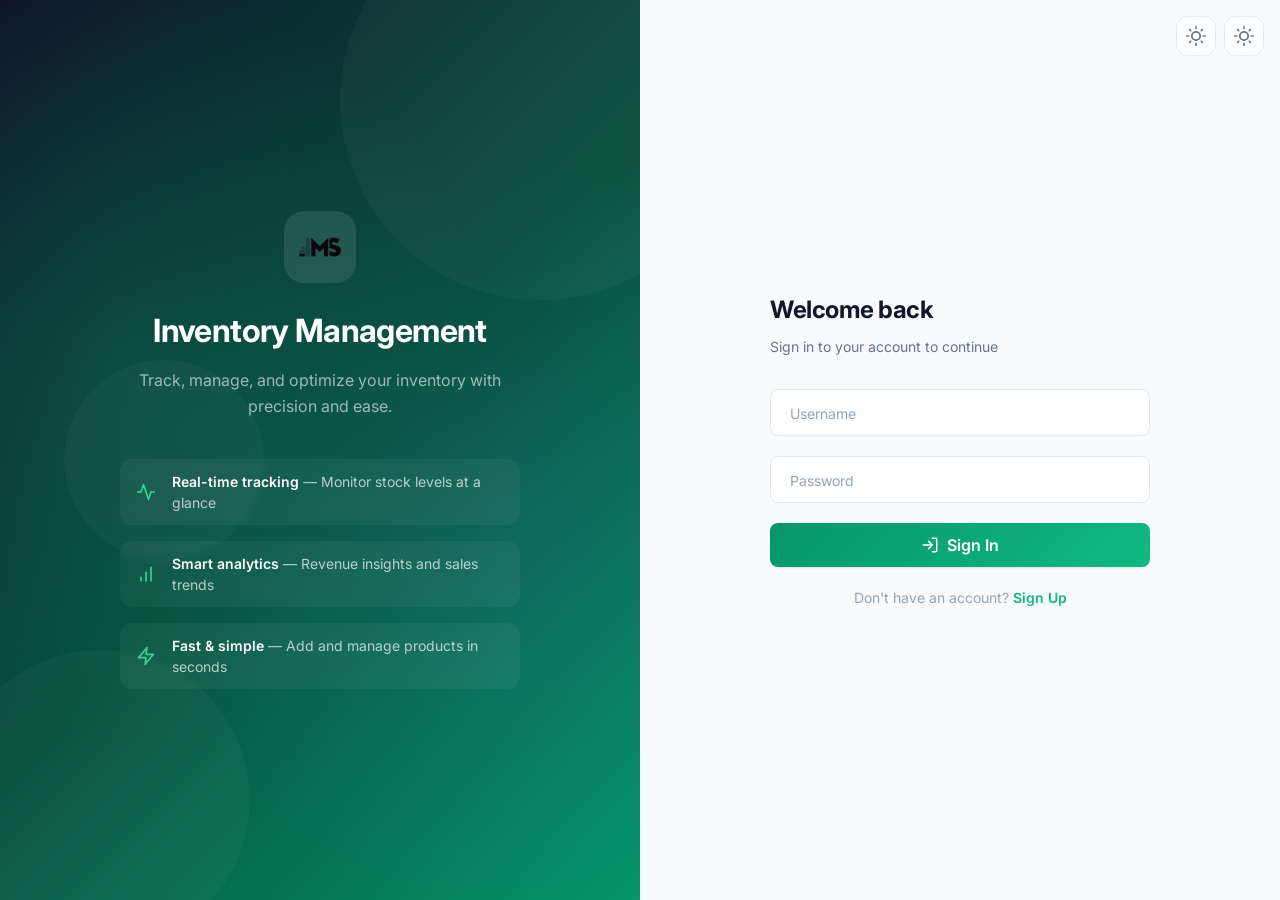
==== commit da0aba4d: "Add English/French language toggle across all pages - Added TRANSLATIONS object and i18n engine (get" ====
--- a/frontend/index.html
+++ b/frontend/index.html
@@ -81,18 +81,23 @@
       <div class="navbar-links">
         <a href="index.html" class="navbar-link active">
           <svg class="icon icon-sm" viewBox="0 0 24 24"><path d="M12 3l7 4-7 4-7-4 7-4z"/><path d="M19 7v8l-7 4v-8l7-4z"/><path d="M5 7v8l7 4v-8l-7-4z"/></svg>
-          Products
+          <span data-i18n="nav.products">Products</span>
         </a>
         <a href="add-product.html" class="navbar-link">
           <svg class="icon icon-sm" viewBox="0 0 24 24"><line x1="12" y1="5" x2="12" y2="19"/><line x1="5" y1="12" x2="19" y2="12"/></svg>
-          Add Product
+          <span data-i18n="nav.addProduct">Add Product</span>
+        </a>
+        <a href="sales.html" class="navbar-link">
+          <svg class="icon icon-sm" viewBox="0 0 24 24"><path d="M6 2L3 6v14a2 2 0 0 0 2 2h14a2 2 0 0 0 2-2V6l-3-4z"/><line x1="3" y1="6" x2="21" y2="6"/><path d="M16 10a4 4 0 0 1-8 0"/></svg>
+          <span data-i18n="nav.sales">Sales</span>
         </a>
         <a href="statistics.html" class="navbar-link">
           <svg class="icon icon-sm" viewBox="0 0 24 24"><line x1="12" y1="20" x2="12" y2="10"/><line x1="18" y1="20" x2="18" y2="4"/><line x1="6" y1="20" x2="6" y2="16"/></svg>
-          Statistics
+          <span data-i18n="nav.statistics">Statistics</span>
         </a>
       </div>
       <div class="navbar-right">
+        <button class="theme-toggle" id="langBtn" onclick="toggleLang()" title="Change language" style="font-size:var(--text-xs);font-weight:700;letter-spacing:0.05em">FR</button>
         <button class="theme-toggle" onclick="toggleTheme(); this.innerHTML = getThemeIcon()" title="Toggle theme">
           <svg class="icon" viewBox="0 0 24 24"><circle cx="12" cy="12" r="5"/><line x1="12" y1="1" x2="12" y2="3"/><line x1="12" y1="21" x2="12" y2="23"/><line x1="4.22" y1="4.22" x2="5.64" y2="5.64"/><line x1="18.36" y1="18.36" x2="19.78" y2="19.78"/><line x1="1" y1="12" x2="3" y2="12"/><line x1="21" y1="12" x2="23" y2="12"/><line x1="4.22" y1="19.78" x2="5.64" y2="18.36"/><line x1="18.36" y1="5.64" x2="19.78" y2="4.22"/></svg>
         </button>
@@ -102,7 +107,7 @@
         </span>
         <button class="btn btn-ghost btn-sm" onclick="logout()">
           <svg class="icon icon-sm" viewBox="0 0 24 24"><path d="M9 21H5a2 2 0 0 1-2-2V5a2 2 0 0 1 2-2h4"/><polyline points="16 17 21 12 16 7"/><line x1="21" y1="12" x2="9" y2="12"/></svg>
-          Sign out
+          <span data-i18n="nav.signOut">Sign out</span>
         </button>
       </div>
     </div>
@@ -162,7 +167,7 @@
           </span>
         </div>
         <div class="stat-card-value" id="statTotal">—</div>
-        <div class="stat-card-label">Total Products</div>
+        <div class="stat-card-label" data-i18n="dashboard.totalProducts">Total Products</div>
         <div class="stat-card-footer">
           <span class="stat-card-trend up" id="trendTotal">
             <svg class="icon" viewBox="0 0 24 24"><polyline points="18 15 12 9 6 15"/></svg>
@@ -187,7 +192,7 @@
           </span>
         </div>
         <div class="stat-card-value" id="statLowStock">—</div>
-        <div class="stat-card-label">Low Stock Items</div>
+        <div class="stat-card-label" data-i18n="dashboard.lowStockItems">Low Stock Items</div>
         <div class="stat-card-footer">
           <span class="stat-card-trend down" id="trendLow">
             <svg class="icon" viewBox="0 0 24 24"><polyline points="6 9 12 15 18 9"/></svg>
@@ -212,7 +217,7 @@
           </span>
         </div>
         <div class="stat-card-value" id="statValue">—</div>
-        <div class="stat-card-label">Inventory Value</div>
+        <div class="stat-card-label" data-i18n="dashboard.inventoryValue">Inventory Value</div>
         <div class="stat-card-footer">
           <span class="stat-card-trend up" id="trendValue">
             <svg class="icon" viewBox="0 0 24 24"><polyline points="18 15 12 9 6 15"/></svg>
@@ -451,6 +456,7 @@
       }
     }
 
+    initLang();
     loadStats();
     loadProducts();
   </script>
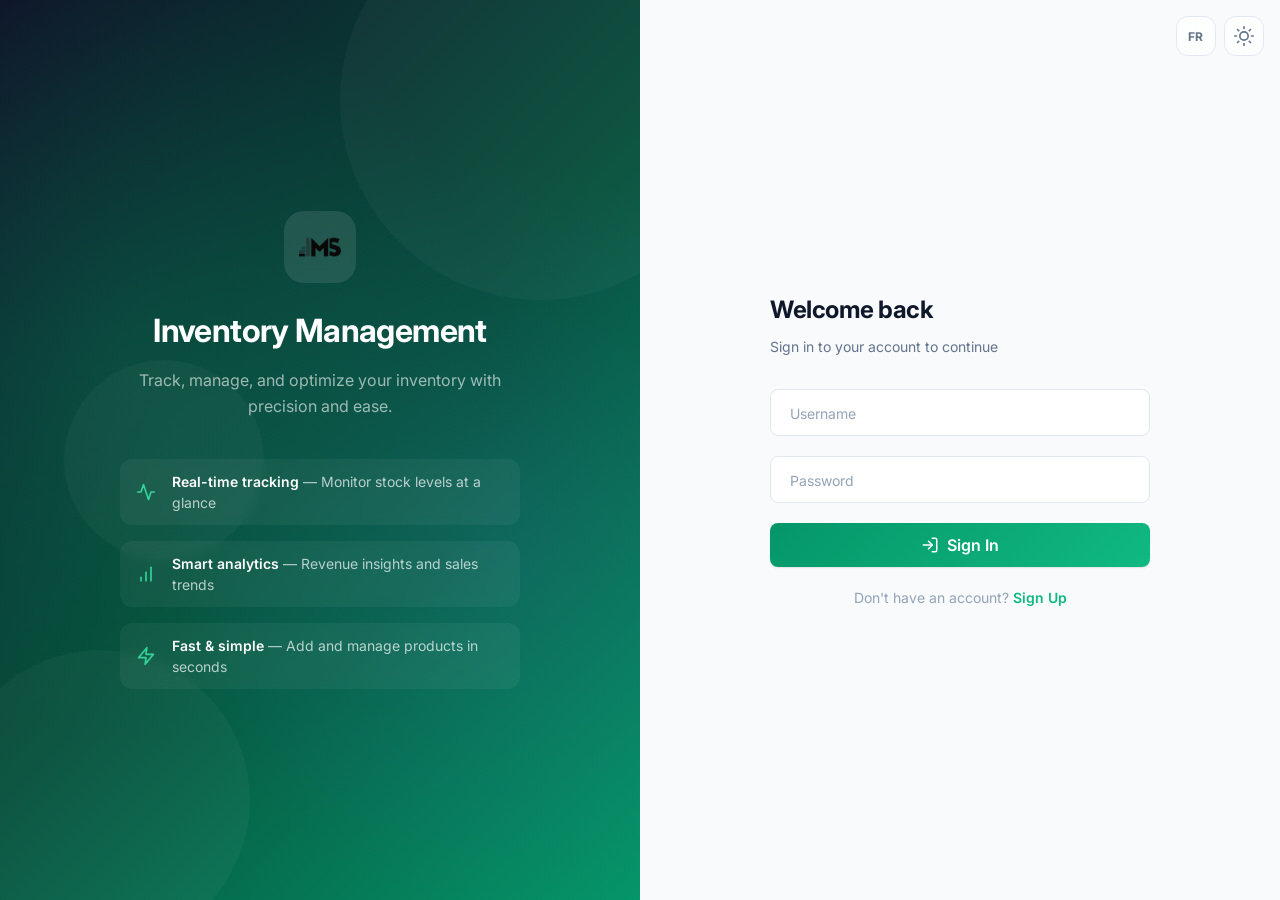
==== commit 874ace43: "fix: login double sun icon, remove FAB, chat light mode, Ollama error message Co-Authored-By: Claude" ====
--- a/frontend/index.html
+++ b/frontend/index.html
@@ -121,31 +121,31 @@
       <div class="hero-bg"><span></span><span></span></div>
       <div class="hero-content">
         <div class="hero-left">
-          <div class="hero-greeting" id="greetingLabel">Good morning</div>
-          <h1 class="hero-title" id="greeting">Good morning</h1>
-          <p class="hero-text">Here's your inventory overview for today. Monitor stock levels, track performance, and manage products effortlessly.</p>
+          <div class="hero-greeting" id="greetingLabel"></div>
+          <h1 class="hero-title" id="greeting"></h1>
+          <p class="hero-text" data-i18n="dashboard.heroText">Here's your inventory overview for today. Monitor stock levels, track performance, and manage products effortlessly.</p>
           <div class="hero-actions">
             <a href="statistics.html" class="btn" style="background:rgba(255,255,255,0.1);color:white;backdrop-filter:blur(8px);border:1px solid rgba(255,255,255,0.1)">
               <svg class="icon icon-sm" viewBox="0 0 24 24"><line x1="12" y1="20" x2="12" y2="10"/><line x1="18" y1="20" x2="18" y2="4"/><line x1="6" y1="20" x2="6" y2="16"/></svg>
-              View Analytics
+              <span data-i18n="dashboard.viewAnalytics">View Analytics</span>
             </a>
             <a href="add-product.html" class="btn" style="background:rgba(255,255,255,0.1);color:white;backdrop-filter:blur(8px);border:1px solid rgba(255,255,255,0.1)">
               <svg class="icon icon-sm" viewBox="0 0 24 24"><line x1="12" y1="5" x2="12" y2="19"/><line x1="5" y1="12" x2="19" y2="12"/></svg>
-              New Product
+              <span data-i18n="dashboard.newProduct">New Product</span>
             </a>
           </div>
           <div class="hero-stats">
             <div class="hero-stat">
               <div class="hero-stat-value" id="heroStatTotal">—</div>
-              <div class="hero-stat-label">Total Products</div>
+              <div class="hero-stat-label" data-i18n="dashboard.heroTotal">Total Products</div>
             </div>
             <div class="hero-stat">
               <div class="hero-stat-value" id="heroStatLow">—</div>
-              <div class="hero-stat-label">Low Stock</div>
+              <div class="hero-stat-label" data-i18n="dashboard.heroLow">Low Stock</div>
             </div>
             <div class="hero-stat">
               <div class="hero-stat-value" id="heroStatValue">—</div>
-              <div class="hero-stat-label">Inventory Value</div>
+              <div class="hero-stat-label" data-i18n="dashboard.heroValue">Inventory Value</div>
             </div>
           </div>
         </div>
@@ -236,18 +236,18 @@
       <div class="toolbar">
         <div class="toolbar-left">
           <div>
-            <h2 class="toolbar-title">Products</h2>
-            <span class="product-count" id="productCount">Loading...</span>
+            <h2 class="toolbar-title" data-i18n="dashboard.title">Products</h2>
+            <span class="product-count" id="productCount"></span>
           </div>
         </div>
         <div class="toolbar-right">
           <div class="search-bar">
             <svg class="icon" viewBox="0 0 24 24" style="position:absolute;left:var(--space-3);top:50%;transform:translateY(-50%);color:var(--text-tertiary);pointer-events:none"><circle cx="11" cy="11" r="8"/><line x1="21" y1="21" x2="16.65" y2="16.65"/></svg>
-            <input type="text" id="searchInput" placeholder="Search products..." oninput="filterProducts()" />
+            <input type="text" id="searchInput" data-i18n-ph="dashboard.search" placeholder="Search products..." oninput="filterProducts()" />
           </div>
           <a href="add-product.html" class="btn btn-primary">
             <svg class="icon" viewBox="0 0 24 24"><line x1="12" y1="5" x2="12" y2="19"/><line x1="5" y1="12" x2="19" y2="12"/></svg>
-            New Product
+            <span data-i18n="dashboard.newProduct">New Product</span>
           </a>
         </div>
       </div>
@@ -258,19 +258,16 @@
 
       <div class="empty-state hidden" id="emptyState">
         <svg class="icon" viewBox="0 0 24 24"><path d="M12 3l7 4-7 4-7-4 7-4z"/><path d="M19 7v8l-7 4v-8l7-4z"/><path d="M5 7v8l7 4v-8l-7-4z"/></svg>
-        <h3 class="empty-state-title">No products yet</h3>
-        <p class="empty-state-text">Get started by adding your first product to the inventory.</p>
+        <h3 class="empty-state-title" data-i18n="dashboard.noProducts">No products yet</h3>
+        <p class="empty-state-text" data-i18n="dashboard.noProductsText">Get started by adding your first product to the inventory.</p>
         <a href="add-product.html" class="btn btn-primary btn-lg">
           <svg class="icon" viewBox="0 0 24 24"><line x1="12" y1="5" x2="12" y2="19"/><line x1="5" y1="12" x2="19" y2="12"/></svg>
-          Add Product
+          <span data-i18n="dashboard.addProduct">Add Product</span>
         </a>
       </div>
     </div>
   </div>
 
-  <a href="add-product.html" class="fab" title="Add Product">
-    <svg class="icon icon-lg" viewBox="0 0 24 24"><line x1="12" y1="5" x2="12" y2="19"/><line x1="5" y1="12" x2="19" y2="12"/></svg>
-  </a>
 
   <script src="js/app.js"></script>
   <script>
@@ -281,11 +278,11 @@
 
     function setGreeting() {
       const h = new Date().getHours();
-      const g = h < 12 ? "Good morning" : h < 18 ? "Good afternoon" : "Good evening";
-      document.getElementById("greeting").textContent = g;
+      const t = TRANSLATIONS[getLang()].dashboard;
+      const g = h < 12 ? t.greetingMorning : h < 18 ? t.greetingAfternoon : t.greetingEvening;
+      document.getElementById("greeting").textContent = g + ", " + getWelcomeName();
       document.getElementById("greetingLabel").textContent = g;
     }
-    setGreeting();
     document.getElementById("welcome").textContent = getWelcomeName();
 
     let allProducts = [];
@@ -371,7 +368,7 @@
       } catch {
         hideSkeletons();
         document.getElementById("emptyState").classList.remove("hidden");
-        document.getElementById("emptyState").querySelector(".empty-state-text").textContent = "Could not load products. Is the server running?";
+        document.getElementById("emptyState").querySelector(".empty-state-text").textContent = TRANSLATIONS[getLang()].dashboard.serverError;
       }
     }
 
@@ -383,7 +380,8 @@
       const existingEmpty = grid.querySelector(".empty-state");
       if (existingEmpty) existingEmpty.remove();
 
-      document.getElementById("productCount").textContent = products.length + " product" + (products.length !== 1 ? "s" : "");
+      const dt = TRANSLATIONS[getLang()].dashboard;
+      document.getElementById("productCount").textContent = products.length + " " + (products.length !== 1 ? dt.products : dt.product);
 
       if (products.length === 0) {
         grid.innerHTML = "";
@@ -406,21 +404,21 @@
           ${imgHTML}
           <div class="product-card-body">
             <h3 class="product-card-name">${escapeHtml(p.name)}</h3>
-            <p class="product-card-desc">${escapeHtml(p.description || "No description")}</p>
+            <p class="product-card-desc">${escapeHtml(p.description || TRANSLATIONS[getLang()].dashboard.noDescription)}</p>
             <div class="product-card-meta">
               <span class="product-card-price">$${Number(p.price).toFixed(2)}</span>
               <span class="product-card-stock ${isLow ? "low" : "ok"}">
-                ${p.quantity} in stock
+                ${p.quantity} ${TRANSLATIONS[getLang()].dashboard.inStock}
               </span>
             </div>
             <div class="product-card-actions">
               <button class="btn btn-secondary btn-sm" onclick="event.stopPropagation(); window.location.href='add-product.html?id=${p.id}'">
                 <svg class="icon icon-sm" viewBox="0 0 24 24"><path d="M11 4H4a2 2 0 0 0-2 2v14a2 2 0 0 0 2 2h14a2 2 0 0 0 2-2v-7"/><path d="M18.5 2.5a2.121 2.121 0 0 1 3 3L12 15l-4 1 1-4 9.5-9.5z"/></svg>
-                Edit
+                ${TRANSLATIONS[getLang()].dashboard.edit}
               </button>
               <button class="btn btn-danger btn-sm" onclick="event.stopPropagation(); handleDelete(${p.id}, '${escapeHtml(p.name)}')">
                 <svg class="icon icon-sm" viewBox="0 0 24 24"><polyline points="3 6 5 6 21 6"/><path d="M19 6v14a2 2 0 0 1-2 2H7a2 2 0 0 1-2-2V6m3 0V4a2 2 0 0 1 2-2h4a2 2 0 0 1 2 2v2"/></svg>
-                Delete
+                ${TRANSLATIONS[getLang()].dashboard.delete}
               </button>
             </div>
           </div>
@@ -443,22 +441,27 @@
     }
 
     async function handleDelete(id, name) {
-      const confirmed = await showConfirm("Delete product?", 'Are you sure you want to delete "' + name + '"? This action cannot be undone.');
+      const dt = TRANSLATIONS[getLang()].dashboard;
+      const confirmed = await showConfirm(dt.deleteConfirmTitle, dt.deleteConfirmText);
       if (!confirmed) return;
       try {
         const res = await fetch(API + "/products/" + id, { method: "DELETE", headers: authHeaders() });
         if (!res.ok) throw new Error("Delete failed");
-        showToast("Product deleted successfully", "success");
+        showToast(dt.deletedSuccess, "success");
         loadProducts();
         loadStats();
       } catch {
-        showToast("Failed to delete product", "error");
+        showToast(dt.deletedError, "error");
       }
     }
 
+    window.onLangChange = function() { setGreeting(); renderProducts(allProducts); };
+
     initLang();
+    setGreeting();
     loadStats();
     loadProducts();
   </script>
+  <script src="/app/js/chat.js"></script>
 </body>
 </html>
